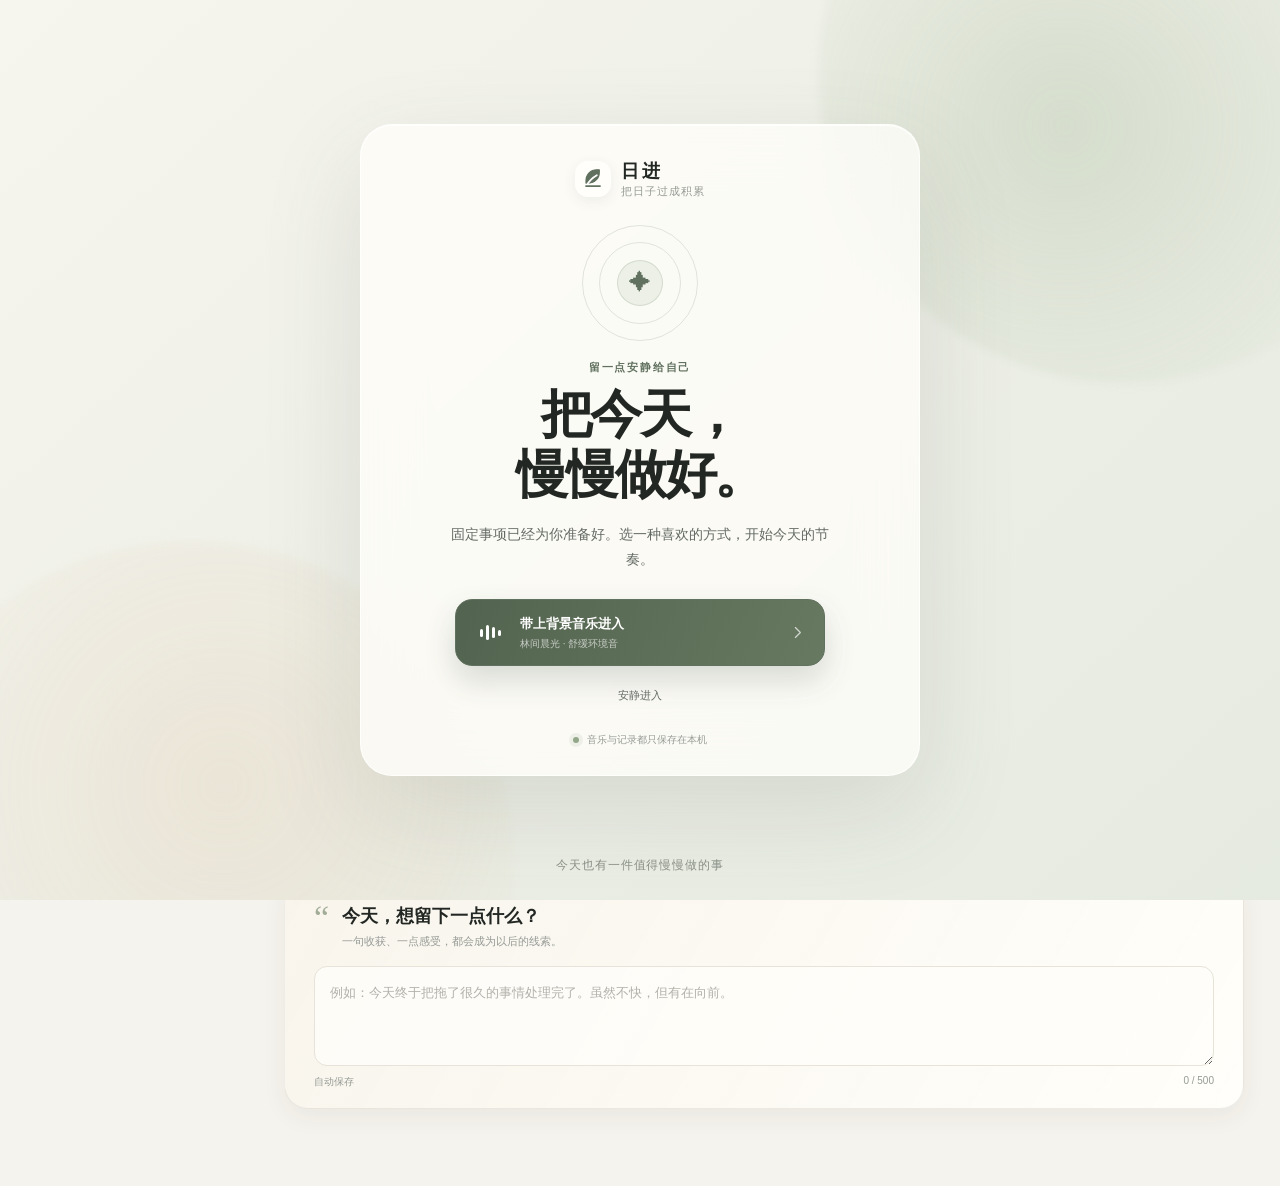
==== index.html @ d2202016 "上传日进个人工作台源码" ====
<!doctype html>
<html lang="zh-CN">
  <head>
    <meta charset="UTF-8" />
    <meta name="viewport" content="width=device-width, initial-scale=1.0, viewport-fit=cover" />
    <meta
      name="description"
      content="一个轻量、私密的个人工作台，用来安排每日固定事项、临时任务并回顾自己的成长。"
    />
    <title>日进 · 个人工作台</title>
    <meta name="theme-color" content="#f5f3ed" />
    <meta name="apple-mobile-web-app-capable" content="yes" />
    <meta name="mobile-web-app-capable" content="yes" />
    <meta name="apple-mobile-web-app-status-bar-style" content="default" />
    <meta name="apple-mobile-web-app-title" content="日进" />
    <link rel="manifest" href="./manifest.webmanifest" />
    <link rel="apple-touch-icon" sizes="180x180" href="./assets/apple-touch-icon.png" />
    <link rel="stylesheet" href="./styles.css" />
  </head>
  <body>
    <div class="welcome-screen" id="welcome-screen" role="dialog" aria-modal="true" aria-labelledby="welcome-title">
      <span class="welcome-orb welcome-orb-one" aria-hidden="true"></span>
      <span class="welcome-orb welcome-orb-two" aria-hidden="true"></span>
      <div class="welcome-panel">
        <div class="welcome-brand">
          <span class="brand-mark" aria-hidden="true">
            <svg viewBox="0 0 40 40" fill="none">
              <path d="M10 22c0-8.4 6.8-15.2 15.2-15.2H29v3.8c0 8.4-6.8 15.2-15.2 15.2H10V22Z" fill="currentColor"/>
              <path d="M11 29c3.4-6.2 8.1-10.9 14.5-14.5" stroke="white" stroke-width="2.5" stroke-linecap="round"/>
              <path d="M10 30h20" stroke="currentColor" stroke-width="2.5" stroke-linecap="round"/>
            </svg>
          </span>
          <span>
            <strong>日进</strong>
            <small>把日子过成积累</small>
          </span>
        </div>
        <div class="welcome-rings" aria-hidden="true">
          <span></span><span></span><span></span>
          <i>✦</i>
        </div>
        <p class="welcome-kicker">留一点安静给自己</p>
        <h1 id="welcome-title">把今天，<br />慢慢做好。</h1>
        <p class="welcome-copy">固定事项已经为你准备好。选一种喜欢的方式，开始今天的节奏。</p>
        <div class="welcome-actions">
          <button class="welcome-music-button" id="welcome-music" type="button">
            <span class="welcome-equalizer" aria-hidden="true"><i></i><i></i><i></i><i></i></span>
            <span>
              <strong>带上背景音乐进入</strong>
              <small>林间晨光 · 舒缓环境音</small>
            </span>
            <svg viewBox="0 0 24 24"><path d="m9 5 7 7-7 7"/></svg>
          </button>
          <button class="welcome-silent-button" id="welcome-silent" type="button">安静进入</button>
        </div>
        <p class="welcome-privacy">
          <span class="privacy-dot" aria-hidden="true"></span>
          音乐与记录都只保存在本机
        </p>
      </div>
      <p class="welcome-footer">今天也有一件值得慢慢做的事</p>
    </div>

    <div class="app-shell">
      <aside class="sidebar">
        <a class="brand" href="#" data-view-link="today" aria-label="回到今天">
          <span class="brand-mark" aria-hidden="true">
            <svg viewBox="0 0 40 40" fill="none">
              <path d="M10 22c0-8.4 6.8-15.2 15.2-15.2H29v3.8c0 8.4-6.8 15.2-15.2 15.2H10V22Z" fill="currentColor"/>
              <path d="M11 29c3.4-6.2 8.1-10.9 14.5-14.5" stroke="white" stroke-width="2.5" stroke-linecap="round"/>
              <path d="M10 30h20" stroke="currentColor" stroke-width="2.5" stroke-linecap="round"/>
            </svg>
          </span>
          <span>
            <strong>日进</strong>
            <small>把日子过成积累</small>
          </span>
        </a>

        <nav class="main-nav" aria-label="主要导航">
          <button class="nav-item is-active" type="button" data-view="today">
            <span class="nav-icon" aria-hidden="true">
              <svg viewBox="0 0 24 24"><path d="M5 4.75h14a1.25 1.25 0 0 1 1.25 1.25v14H3.75v-14A1.25 1.25 0 0 1 5 4.75Z"/><path d="M8 2.75v4M16 2.75v4M3.75 9.25h16.5M8 13h2M14 13h2M8 16.75h2M14 16.75h2"/></svg>
            </span>
            <span>今天</span>
            <kbd>⌘ 1</kbd>
          </button>
          <button class="nav-item" type="button" data-view="review">
            <span class="nav-icon" aria-hidden="true">
              <svg viewBox="0 0 24 24"><path d="M4 19V9.5M10 19V4.5M16 19v-6M22 19H2"/></svg>
            </span>
            <span>回顾</span>
            <kbd>⌘ 2</kbd>
          </button>
          <button class="nav-item" type="button" data-view="habits">
            <span class="nav-icon" aria-hidden="true">
              <svg viewBox="0 0 24 24"><path d="M20.5 4.5v12a2 2 0 0 1-2 2h-13a2 2 0 0 1-2-2v-12a2 2 0 0 1 2-2h13a2 2 0 0 1 2 2Z"/><path d="M8 2v5M16 2v5M5.5 9.5h13M8.5 13h2M13.5 13h2M8.5 16.5h2"/></svg>
            </span>
            <span>固定事项</span>
            <kbd>⌘ 3</kbd>
          </button>
        </nav>

        <div class="sidebar-note">
          <span class="note-spark" aria-hidden="true">✦</span>
          <p id="sidebar-insight">今天完成一件小事，也算认真生活。</p>
          <button class="text-button" type="button" data-view-link="review">看看最近的自己 <span>→</span></button>
        </div>

        <div class="sidebar-footer">
          <span class="privacy-dot" aria-hidden="true"></span>
          <span>数据只保存在本机</span>
        </div>
      </aside>

      <main class="main-content">
        <header class="topbar">
          <button class="mobile-brand" type="button" data-view-link="today" aria-label="回到今天">
            <span class="brand-mark" aria-hidden="true">
              <svg viewBox="0 0 40 40" fill="none">
                <path d="M10 22c0-8.4 6.8-15.2 15.2-15.2H29v3.8c0 8.4-6.8 15.2-15.2 15.2H10V22Z" fill="currentColor"/>
                <path d="M11 29c3.4-6.2 8.1-10.9 14.5-14.5" stroke="white" stroke-width="2.5" stroke-linecap="round"/>
                <path d="M10 30h20" stroke="currentColor" stroke-width="2.5" stroke-linecap="round"/>
              </svg>
            </span>
            <strong>日进</strong>
          </button>
          <div class="date-badge">
            <span id="topbar-weekday">星期一</span>
            <strong id="topbar-date">10月26日</strong>
          </div>
          <div class="topbar-actions">
            <div class="music-widget" id="music-widget">
              <button class="music-control" id="music-toggle" type="button" aria-label="播放背景音乐" aria-pressed="false" title="播放 / 暂停背景音乐">
                <span class="music-bars" aria-hidden="true"><i></i><i></i><i></i><i></i></span>
                <span class="music-meta">
                  <strong>林间晨光</strong>
                  <small id="music-status">轻触播放</small>
                </span>
              </button>
              <label class="volume-control">
                <span class="sr-only">背景音乐音量</span>
                <input id="music-volume" type="range" min="0" max="1" step="0.01" value="0.24" aria-label="背景音乐音量" />
              </label>
            </div>
            <button class="icon-button" id="quick-add-button" type="button" aria-label="快速添加临时事项" title="快速添加">
              <svg viewBox="0 0 24 24"><path d="M12 5v14M5 12h14"/></svg>
            </button>
            <button class="avatar-button" type="button" data-view-link="habits" aria-label="打开设置">我</button>
          </div>
        </header>

        <section class="view is-active" id="view-today" data-view-panel="today">
          <div class="view-inner today-view">
            <div class="page-intro reveal">
              <div>
                <p class="eyebrow" id="greeting">上午好</p>
                <h1>今天，把重要的事做好。</h1>
                <p class="intro-copy">不必追赶所有事情，只把眼前这几件一点点完成。</p>
              </div>
              <button class="secondary-button desktop-only" type="button" data-view-link="habits">
                <svg viewBox="0 0 24 24"><path d="M12 8.5v7M8.5 12h7"/><circle cx="12" cy="12" r="9"/></svg>
                管理固定事项
              </button>
            </div>

            <section class="today-overview reveal delay-1" aria-label="今日概览">
              <div class="progress-block">
                <div class="progress-ring" id="today-progress-ring" style="--progress: 0deg">
                  <div class="progress-ring-inner">
                    <strong id="today-progress-value">0%</strong>
                    <span>今日完成</span>
                  </div>
                </div>
                <div class="progress-copy">
                  <span class="section-kicker">今日进度</span>
                  <h2 id="today-progress-title">从第一件小事开始</h2>
                  <p id="today-progress-copy">还有 0 件待完成</p>
                </div>
              </div>
              <div class="overview-divider" aria-hidden="true"></div>
              <div class="mini-stat">
                <span class="mini-stat-icon warm" aria-hidden="true">↗</span>
                <div>
                  <span>连续有完成</span>
                  <strong><span id="current-streak">0</span><small> 天</small></strong>
                </div>
              </div>
              <div class="mini-stat">
                <span class="mini-stat-icon sage" aria-hidden="true">✓</span>
                <div>
                  <span>累计完成</span>
                  <strong><span id="all-time-completed">0</span><small> 件</small></strong>
                </div>
              </div>
            </section>

            <div class="today-grid">
              <section class="panel task-panel reveal delay-2">
                <div class="panel-heading">
                  <div>
                    <div class="heading-with-badge">
                      <h2>每日固定</h2>
                      <span class="soft-badge" id="habit-total-badge">0 项</span>
                    </div>
                    <p>每天自动出现在这里的习惯</p>
                  </div>
                  <button class="icon-button subtle" type="button" data-view-link="habits" aria-label="管理固定事项" title="管理固定事项">
                    <svg viewBox="0 0 24 24"><path d="M8 6h11M8 12h11M8 18h11M3.5 6h.01M3.5 12h.01M3.5 18h.01"/></svg>
                  </button>
                </div>
                <div class="task-list" id="habit-task-list"></div>
              </section>

              <section class="panel task-panel reveal delay-3">
                <div class="panel-heading">
                  <div>
                    <div class="heading-with-badge">
                      <h2>今日待办</h2>
                      <span class="soft-badge neutral" id="extra-total-badge">0 项</span>
                    </div>
                    <p>只为今天出现的一次性事项</p>
                  </div>
                </div>
                <form class="quick-task-form" id="quick-task-form">
                  <label for="quick-task-input" class="sr-only">添加今日待办</label>
                  <input id="quick-task-input" type="text" maxlength="80" autocomplete="off" placeholder="写下今天还要做的一件事…" />
                  <button type="submit" aria-label="添加事项">
                    <svg viewBox="0 0 24 24"><path d="M12 5v14M5 12h14"/></svg>
                  </button>
                </form>
                <div class="task-list extra-list" id="extra-task-list"></div>
              </section>
            </div>

            <section class="reflection-panel reveal delay-4">
              <div class="reflection-heading">
                <span class="reflection-mark" aria-hidden="true">“</span>
                <div>
                  <h3>今天，想留下一点什么？</h3>
                  <p>一句收获、一点感受，都会成为以后的线索。</p>
                </div>
              </div>
              <label class="sr-only" for="daily-note">今日记录</label>
              <textarea id="daily-note" maxlength="500" rows="3" placeholder="例如：今天终于把拖了很久的事情处理完了。虽然不快，但有在向前。"></textarea>
              <div class="reflection-footer">
                <span id="note-status">自动保存</span>
                <span id="note-count">0 / 500</span>
              </div>
            </section>
          </div>
        </section>

        <section class="view" id="view-review" data-view-panel="review">
          <div class="view-inner review-view">
            <div class="page-intro review-intro">
              <div>
                <p class="eyebrow">看见时间</p>
                <h1>你的每一次完成，都算数。</h1>
                <p class="intro-copy">这里没有评判，只有你真实走过的轨迹。</p>
              </div>
              <div class="period-switcher" role="tablist" aria-label="回顾周期">
                <button class="period-button is-active" type="button" data-period="day" role="tab" aria-selected="true">日</button>
                <button class="period-button" type="button" data-period="month" role="tab" aria-selected="false">月</button>
                <button class="period-button" type="button" data-period="year" role="tab" aria-selected="false">年</button>
              </div>
            </div>

            <div class="period-toolbar">
              <button class="round-button" id="period-prev" type="button" aria-label="上一个周期">
                <svg viewBox="0 0 24 24"><path d="m15 5-7 7 7 7"/></svg>
              </button>
              <h2 id="period-label">今天</h2>
              <button class="round-button" id="period-next" type="button" aria-label="下一个周期">
                <svg viewBox="0 0 24 24"><path d="m9 5 7 7-7 7"/></svg>
              </button>
              <button class="text-button period-today-button" id="period-today" type="button">回到今天</button>
            </div>

            <section class="metric-grid" aria-label="周期统计">
              <article class="metric-card metric-primary">
                <div class="metric-label">
                  <span class="metric-icon">✓</span>
                  <span>完成事项</span>
                </div>
                <strong><span id="metric-completed">0</span><small> 件</small></strong>
                <p id="metric-completed-detail">今天的完成记录</p>
              </article>
              <article class="metric-card">
                <div class="metric-label">
                  <span class="metric-icon amber">◎</span>
                  <span>完成率</span>
                </div>
                <strong><span id="metric-rate">0</span><small>%</small></strong>
                <p id="metric-rate-detail">还没有安排事项</p>
              </article>
              <article class="metric-card">
                <div class="metric-label">
                  <span class="metric-icon sage">↗</span>
                  <span>有完成的天数</span>
                </div>
                <strong><span id="metric-active-days">0</span><small> 天</small></strong>
                <p id="metric-active-detail">持续积累中</p>
              </article>
              <article class="metric-card">
                <div class="metric-label">
                  <span class="metric-icon coral">♨</span>
                  <span>连续有完成</span>
                </div>
                <strong><span id="metric-streak">0</span><small> 天</small></strong>
                <p id="metric-streak-detail">今天完成一件就开始了</p>
              </article>
            </section>

            <div class="review-main-grid">
              <section class="panel trend-panel">
                <div class="panel-heading compact">
                  <div>
                    <h2 id="trend-title">近 14 天</h2>
                    <p id="trend-subtitle">每天完成了多少件事</p>
                  </div>
                  <span class="chart-legend"><i></i> 完成事项</span>
                </div>
                <div class="bar-chart" id="trend-chart" aria-label="完成事项趋势图"></div>
              </section>

              <section class="panel calendar-panel">
                <div class="calendar-heading">
                  <div>
                    <h2 id="calendar-title">本月足迹</h2>
                    <p>颜色越深，完成得越多</p>
                  </div>
                  <div class="calendar-controls">
                    <button class="icon-button small" id="calendar-prev" type="button" aria-label="上个月">
                      <svg viewBox="0 0 24 24"><path d="m15 5-7 7 7 7"/></svg>
                    </button>
                    <button class="icon-button small" id="calendar-next" type="button" aria-label="下个月">
                      <svg viewBox="0 0 24 24"><path d="m9 5 7 7-7 7"/></svg>
                    </button>
                  </div>
                </div>
                <div class="calendar-weekdays" aria-hidden="true">
                  <span>一</span><span>二</span><span>三</span><span>四</span><span>五</span><span>六</span><span>日</span>
                </div>
                <div class="calendar-grid" id="calendar-grid"></div>
                <div class="calendar-legend"><span>少</span><i class="level-1"></i><i class="level-2"></i><i class="level-3"></i><i class="level-4"></i><span>多</span></div>
              </section>
            </div>

            <div class="review-bottom-grid">
              <section class="panel activity-panel">
                <div class="panel-heading compact">
                  <div>
                    <h2 id="activity-title">今天做了什么</h2>
                    <p>每一件完成的小事都在这里</p>
                  </div>
                  <span class="soft-badge neutral" id="activity-count">0 项</span>
                </div>
                <div class="activity-list" id="activity-list"></div>
              </section>

              <section class="panel category-panel">
                <div class="panel-heading compact">
                  <div>
                    <h2>时间花在哪里</h2>
                    <p>按事项分类看看投入</p>
                  </div>
                </div>
                <div class="category-summary" id="category-summary"></div>
              </section>
            </div>
          </div>
        </section>

        <section class="view" id="view-habits" data-view-panel="habits">
          <div class="view-inner habits-view">
            <div class="page-intro">
              <div>
                <p class="eyebrow">建立节奏</p>
                <h1>把重要的日常，固定下来。</h1>
                <p class="intro-copy">固定事项每天会自动出现在今日清单，不需要重复填写。</p>
              </div>
              <button class="primary-button" id="add-habit-button" type="button">
                <svg viewBox="0 0 24 24"><path d="M12 5v14M5 12h14"/></svg>
                新增固定事项
              </button>
            </div>

            <section class="habit-intro-card">
              <div class="habit-intro-art" aria-hidden="true">
                <span class="orbit orbit-one"></span>
                <span class="orbit orbit-two"></span>
                <span class="sprout">✦</span>
              </div>
              <div>
                <span class="section-kicker">少而稳定，胜过一时用力</span>
                <h2>从 3 件真正重要的小事开始</h2>
                <p>固定事项不是任务越多越好。先让一个简单的动作，自然地进入每一天。</p>
              </div>
              <div class="habit-intro-stat">
                <strong id="habit-count-large">0</strong>
                <span>项每日固定</span>
              </div>
            </section>

            <div class="habit-list-heading">
              <div>
                <h2>我的固定事项</h2>
                <p>停用后会保留历史记录，但不再出现在今天的清单里。</p>
              </div>
            </div>
            <div class="habit-cards" id="habit-cards"></div>

            <section class="data-panel">
              <div>
                <h2>数据与备份</h2>
                <p>所有记录仅存储在当前浏览器。定期导出备份，换设备时再导入即可。</p>
              </div>
              <div class="data-actions">
                <button class="secondary-button" id="export-data" type="button">导出备份</button>
                <label class="secondary-button file-button">
                  导入备份
                  <input id="import-data" type="file" accept="application/json" />
                </label>
                <button class="danger-text-button" id="clear-data" type="button">清空全部数据</button>
              </div>
            </section>

            <section class="ios-install-card" id="ios-install-card" hidden>
              <div class="ios-install-icon" aria-hidden="true">
                <svg viewBox="0 0 24 24"><rect x="6.5" y="2.5" width="11" height="19" rx="2.5"/><path d="M10 5h4M11 18.5h2"/></svg>
              </div>
              <div class="ios-install-copy">
                <span class="section-kicker">iPhone 长期使用</span>
                <h2>把“日进”放到主屏幕</h2>
                <p>以后从主屏幕直接打开，像普通 App 一样使用。</p>
              </div>
              <ol class="ios-install-steps">
                <li><span>1</span>用 Safari 打开本页</li>
                <li><span>2</span>点底部分享按钮</li>
                <li><span>3</span>选择“添加到主屏幕”</li>
              </ol>
              <button class="icon-button small" id="dismiss-ios-install" type="button" aria-label="关闭安装提示">
                <svg viewBox="0 0 24 24"><path d="M6 6l12 12M18 6 6 18"/></svg>
              </button>
            </section>
          </div>
        </section>
      </main>

      <nav class="mobile-nav" aria-label="移动端导航">
        <button class="is-active" type="button" data-view="today">
          <svg viewBox="0 0 24 24"><path d="M5 4.75h14a1.25 1.25 0 0 1 1.25 1.25v14H3.75v-14A1.25 1.25 0 0 1 5 4.75Z"/><path d="M8 2.75v4M16 2.75v4M3.75 9.25h16.5"/></svg>
          <span>今天</span>
        </button>
        <button type="button" data-view="review">
          <svg viewBox="0 0 24 24"><path d="M4 19V9.5M10 19V4.5M16 19v-6M22 19H2"/></svg>
          <span>回顾</span>
        </button>
        <button type="button" data-view="habits">
          <svg viewBox="0 0 24 24"><path d="M20.5 4.5v12a2 2 0 0 1-2 2h-13a2 2 0 0 1-2-2v-12a2 2 0 0 1 2-2h13a2 2 0 0 1 2 2Z"/><path d="M8 2v5M16 2v5M5.5 9.5h13"/></svg>
          <span>固定事项</span>
        </button>
      </nav>
    </div>

    <dialog class="modal" id="habit-modal">
      <form method="dialog" class="modal-card" id="habit-form">
        <div class="modal-heading">
          <div>
            <span class="eyebrow" id="habit-modal-eyebrow">新的开始</span>
            <h2 id="habit-modal-title">新增固定事项</h2>
          </div>
          <button class="icon-button" value="cancel" type="submit" formnovalidate aria-label="关闭">
            <svg viewBox="0 0 24 24"><path d="M6 6l12 12M18 6 6 18"/></svg>
          </button>
        </div>

        <input type="hidden" id="habit-id" />
        <label class="field-label" for="habit-title">要做的事</label>
        <input class="modal-input" id="habit-title" name="title" type="text" maxlength="30" placeholder="例如：阅读 20 分钟" required autocomplete="off" />

        <div class="modal-two-columns">
          <div>
            <span class="field-label">选一个图标</span>
            <div class="emoji-picker" id="emoji-picker" role="radiogroup" aria-label="图标"></div>
          </div>
          <div>
            <label class="field-label" for="habit-category">分类</label>
            <select class="modal-input" id="habit-category">
              <option value="成长">成长</option>
              <option value="健康">健康</option>
              <option value="工作">工作</option>
              <option value="生活">生活</option>
              <option value="关系">关系</option>
              <option value="其他">其他</option>
            </select>
          </div>
        </div>

        <span class="field-label">标记颜色</span>
        <div class="color-picker" id="color-picker" role="radiogroup" aria-label="标记颜色"></div>

        <div class="modal-actions">
          <button class="ghost-button" value="cancel" type="submit" formnovalidate>取消</button>
          <button class="primary-button" id="save-habit-button" value="default" type="submit">保存</button>
        </div>
      </form>
    </dialog>

    <dialog class="modal quick-modal" id="quick-modal">
      <form method="dialog" class="modal-card" id="quick-modal-form">
        <div class="modal-heading">
          <div>
            <span class="eyebrow">只为今天</span>
            <h2>添加临时事项</h2>
          </div>
          <button class="icon-button" value="cancel" type="submit" formnovalidate aria-label="关闭">
            <svg viewBox="0 0 24 24"><path d="M6 6l12 12M18 6 6 18"/></svg>
          </button>
        </div>
        <label class="field-label" for="quick-modal-input">要做什么</label>
        <input class="modal-input" id="quick-modal-input" type="text" maxlength="80" placeholder="例如：给妈妈打电话" required autocomplete="off" />
        <label class="field-label" for="quick-modal-category">归到哪一类</label>
        <select class="modal-input" id="quick-modal-category">
          <option value="其他">其他</option>
          <option value="工作">工作</option>
          <option value="成长">成长</option>
          <option value="健康">健康</option>
          <option value="生活">生活</option>
          <option value="关系">关系</option>
        </select>
        <div class="modal-actions">
          <button class="ghost-button" value="cancel" type="submit" formnovalidate>取消</button>
          <button class="primary-button" value="default" type="submit">加入今天</button>
        </div>
      </form>
    </dialog>

    <dialog class="modal confirm-modal" id="confirm-modal">
      <form method="dialog" class="modal-card">
        <div class="confirm-icon">!</div>
        <h2 id="confirm-title">确认操作</h2>
        <p id="confirm-copy">此操作无法撤销。</p>
        <div class="modal-actions">
          <button class="ghost-button" value="cancel" type="submit">再想想</button>
          <button class="danger-button" id="confirm-ok" value="default" type="submit">确认</button>
        </div>
      </form>
    </dialog>

    <div class="toast" id="toast" role="status" aria-live="polite">
      <span class="toast-dot"></span>
      <span id="toast-message">已保存</span>
      <button class="toast-action" id="toast-action" type="button">撤销</button>
    </div>

    <audio id="ambient-audio" src="./assets/ambient-dawn.wav" preload="auto" loop></audio>
    <script src="./app.js"></script>
  </body>
</html>
---- styles.css ----
:root {
  --ink: #222723;
  --ink-soft: #646a64;
  --ink-faint: #969b95;
  --paper: #f5f3ed;
  --paper-deep: #ece9e0;
  --surface: #fffefa;
  --surface-warm: #fbf9f4;
  --line: #e7e3d9;
  --line-strong: #dcd7cc;
  --sage: #61715f;
  --sage-deep: #4a5948;
  --sage-soft: #e4e9df;
  --coral: #d86e59;
  --coral-soft: #f5e0d9;
  --amber: #c69a42;
  --amber-soft: #f4ead3;
  --blue-soft: #e4eaed;
  --shadow: 0 18px 48px rgba(55, 51, 42, 0.07);
  --shadow-small: 0 8px 24px rgba(55, 51, 42, 0.06);
  --radius-lg: 24px;
  --radius-md: 18px;
  --radius-sm: 12px;
  --sidebar-width: 248px;
  --font-sans: "PingFang SC", "Hiragino Sans GB", "Microsoft YaHei", -apple-system, BlinkMacSystemFont, "Segoe UI", sans-serif;
  --font-serif: "Songti SC", "STSong", "Noto Serif SC", Georgia, serif;
}

* {
  box-sizing: border-box;
}

html {
  scroll-behavior: smooth;
}

body {
  margin: 0;
  min-width: 320px;
  color: var(--ink);
  background:
    radial-gradient(circle at 82% 2%, rgba(218, 226, 211, 0.5), transparent 28%),
    var(--paper);
  font-family: var(--font-sans);
  -webkit-font-smoothing: antialiased;
  text-rendering: optimizeLegibility;
}

body::before {
  position: fixed;
  inset: 0;
  z-index: -1;
  background:
    radial-gradient(circle at 112% 12%, rgba(219, 227, 210, 0.56), transparent 31%),
    radial-gradient(circle at 68% 96%, rgba(239, 224, 205, 0.38), transparent 28%);
  content: "";
  pointer-events: none;
}

body.is-welcome-open {
  overflow: hidden;
}

.welcome-screen {
  position: fixed;
  inset: 0;
  z-index: 200;
  display: grid;
  place-items: center;
  padding:
    calc(28px + env(safe-area-inset-top))
    calc(28px + env(safe-area-inset-right))
    calc(28px + env(safe-area-inset-bottom))
    calc(28px + env(safe-area-inset-left));
  overflow: hidden;
  background:
    linear-gradient(138deg, rgba(246, 245, 238, 0.96), rgba(229, 234, 224, 0.97)),
    var(--paper);
  opacity: 1;
  visibility: visible;
  transition:
    opacity 500ms ease,
    visibility 500ms ease;
}

.welcome-screen.is-hidden {
  opacity: 0;
  visibility: hidden;
  pointer-events: none;
}

.welcome-orb {
  position: absolute;
  border-radius: 50%;
  filter: blur(4px);
  pointer-events: none;
}

.welcome-orb-one {
  top: -18vw;
  right: -12vw;
  width: 48vw;
  height: 48vw;
  min-width: 420px;
  min-height: 420px;
  background: radial-gradient(circle at 40% 58%, rgba(168, 187, 156, 0.34), rgba(213, 224, 204, 0.08) 66%);
}

.welcome-orb-two {
  bottom: -22vw;
  left: -10vw;
  width: 50vw;
  height: 50vw;
  min-width: 440px;
  min-height: 440px;
  background: radial-gradient(circle at 55% 38%, rgba(223, 190, 156, 0.22), rgba(238, 221, 202, 0.04) 68%);
}

.welcome-panel {
  position: relative;
  z-index: 1;
  width: min(560px, 100%);
  padding: 34px 40px 28px;
  border: 1px solid rgba(255, 255, 255, 0.72);
  border-radius: 32px;
  background: rgba(255, 254, 250, 0.76);
  box-shadow:
    0 36px 100px rgba(70, 76, 61, 0.13),
    inset 0 1px 0 rgba(255, 255, 255, 0.82);
  text-align: center;
  backdrop-filter: blur(28px);
  animation: welcomeArrive 700ms cubic-bezier(0.2, 0.72, 0.2, 1) both;
}

@keyframes welcomeArrive {
  from {
    opacity: 0;
    transform: translateY(14px) scale(0.985);
  }
}

.welcome-brand {
  display: flex;
  align-items: center;
  justify-content: center;
  gap: 10px;
  text-align: left;
}

.welcome-brand .brand-mark {
  width: 36px;
  height: 36px;
  flex-basis: 36px;
}

.welcome-brand strong {
  display: block;
  font-family: var(--font-serif);
  font-size: 18px;
  letter-spacing: 0.15em;
}

.welcome-brand small {
  display: block;
  margin-top: 1px;
  color: var(--ink-faint);
  font-size: 9px;
  letter-spacing: 0.08em;
}

.welcome-rings {
  position: relative;
  display: grid;
  width: 116px;
  height: 116px;
  margin: 26px auto 19px;
  place-items: center;
}

.welcome-rings span {
  position: absolute;
  border: 1px solid rgba(91, 111, 85, 0.17);
  border-radius: 50%;
}

.welcome-rings span:nth-child(1) {
  inset: 0;
  animation: calmPulse 7s ease-in-out infinite;
}

.welcome-rings span:nth-child(2) {
  inset: 17px;
  animation: calmPulse 7s 700ms ease-in-out infinite;
}

.welcome-rings span:nth-child(3) {
  inset: 35px;
  background: rgba(231, 236, 225, 0.72);
}

.welcome-rings i {
  position: relative;
  z-index: 1;
  color: var(--sage);
  font-family: var(--font-serif);
  font-size: 22px;
  font-style: normal;
}

@keyframes calmPulse {
  0%, 100% { opacity: 0.62; transform: scale(0.98); }
  50% { opacity: 1; transform: scale(1.025); }
}

.welcome-kicker {
  margin: 0;
  color: var(--sage);
  font-size: 11px;
  font-weight: 700;
  letter-spacing: 0.16em;
}

.welcome-panel h1 {
  margin: 10px 0 0;
  font-family: var(--font-serif);
  font-size: clamp(39px, 6vw, 52px);
  font-weight: 600;
  letter-spacing: -0.045em;
  line-height: 1.15;
}

.welcome-copy {
  max-width: 380px;
  margin: 17px auto 0;
  color: var(--ink-soft);
  font-size: 14px;
  line-height: 1.85;
}

.welcome-actions {
  display: grid;
  gap: 9px;
  width: min(370px, 100%);
  margin: 26px auto 0;
}

.welcome-music-button {
  display: grid;
  grid-template-columns: 35px 1fr 18px;
  align-items: center;
  gap: 12px;
  min-height: 67px;
  padding: 10px 17px;
  border: 1px solid var(--sage);
  border-radius: 17px;
  color: white;
  background: linear-gradient(112deg, #52634f, #687961);
  box-shadow: 0 14px 30px rgba(66, 82, 62, 0.19);
  cursor: pointer;
  text-align: left;
  transition: 180ms ease;
}

.welcome-music-button:hover {
  box-shadow: 0 18px 36px rgba(66, 82, 62, 0.23);
  transform: translateY(-2px);
}

.welcome-music-button strong {
  display: block;
  font-size: 13px;
  font-weight: 600;
}

.welcome-music-button small {
  display: block;
  margin-top: 4px;
  color: rgba(255, 255, 255, 0.67);
  font-size: 10px;
}

.welcome-music-button svg {
  width: 17px;
  height: 17px;
  opacity: 0.7;
}

.welcome-equalizer,
.music-bars {
  display: flex;
  align-items: center;
  justify-content: center;
  gap: 3px;
  height: 22px;
}

.welcome-equalizer i,
.music-bars i {
  display: block;
  width: 3px;
  height: 8px;
  border-radius: 9px;
  background: currentColor;
}

.welcome-equalizer i:nth-child(2),
.music-bars i:nth-child(2) {
  height: 15px;
}

.welcome-equalizer i:nth-child(3),
.music-bars i:nth-child(3) {
  height: 11px;
}

.welcome-equalizer i:nth-child(4),
.music-bars i:nth-child(4) {
  height: 6px;
}

.welcome-equalizer i {
  animation: soundBar 1.8s ease-in-out infinite;
}

.welcome-equalizer i:nth-child(2) { animation-delay: -1.2s; }
.welcome-equalizer i:nth-child(3) { animation-delay: -0.6s; }
.welcome-equalizer i:nth-child(4) { animation-delay: -0.9s; }

.welcome-silent-button {
  min-height: 40px;
  border: 0;
  color: var(--ink-soft);
  background: transparent;
  font-size: 11px;
  cursor: pointer;
}

.welcome-silent-button:hover {
  color: var(--ink);
}

.welcome-privacy {
  display: flex;
  align-items: center;
  justify-content: center;
  gap: 8px;
  margin: 18px 0 0;
  color: var(--ink-faint);
  font-size: 10px;
}

.welcome-footer {
  position: absolute;
  bottom: 26px;
  left: 50%;
  margin: 0;
  color: #8b9188;
  font-family: var(--font-serif);
  font-size: 12px;
  letter-spacing: 0.08em;
  transform: translateX(-50%);
}

button,
input,
textarea,
select {
  font: inherit;
}

button,
a,
label {
  -webkit-tap-highlight-color: transparent;
}

button {
  color: inherit;
}

svg {
  display: block;
  width: 20px;
  height: 20px;
  fill: none;
  stroke: currentColor;
  stroke-width: 1.7;
  stroke-linecap: round;
  stroke-linejoin: round;
}

.app-shell {
  display: grid;
  grid-template-columns: var(--sidebar-width) minmax(0, 1fr);
  min-height: 100vh;
  min-height: 100dvh;
}

.sidebar {
  position: fixed;
  inset: 0 auto 0 0;
  z-index: 20;
  display: flex;
  width: var(--sidebar-width);
  flex-direction: column;
  padding: 32px 22px 22px;
  border-right: 1px solid rgba(80, 75, 64, 0.08);
  background: rgba(244, 242, 235, 0.92);
  backdrop-filter: blur(18px);
}

.brand {
  display: flex;
  align-items: center;
  gap: 12px;
  color: var(--ink);
  text-decoration: none;
}

.brand-mark {
  display: grid;
  width: 38px;
  height: 38px;
  flex: 0 0 38px;
  place-items: center;
  border-radius: 13px;
  color: var(--sage);
  background: var(--surface);
  box-shadow: 0 4px 14px rgba(65, 75, 62, 0.08);
}

.brand-mark svg {
  width: 28px;
  height: 28px;
}

.brand strong {
  display: block;
  font-family: var(--font-serif);
  font-size: 21px;
  font-weight: 700;
  letter-spacing: 0.15em;
}

.brand small {
  display: block;
  margin-top: 2px;
  color: var(--ink-faint);
  font-size: 10px;
  letter-spacing: 0.08em;
}

.main-nav {
  display: grid;
  gap: 6px;
  margin-top: 48px;
}

.nav-item {
  display: grid;
  grid-template-columns: 26px 1fr auto;
  align-items: center;
  gap: 10px;
  width: 100%;
  padding: 12px 13px;
  border: 0;
  border-radius: 13px;
  color: var(--ink-soft);
  background: transparent;
  cursor: pointer;
  text-align: left;
  transition: 180ms ease;
}

.nav-item:hover {
  color: var(--ink);
  background: rgba(255, 255, 255, 0.48);
}

.nav-item.is-active {
  color: var(--sage-deep);
  background: rgba(255, 255, 255, 0.82);
  box-shadow: 0 6px 20px rgba(52, 57, 49, 0.055);
}

.nav-item span:nth-child(2) {
  font-size: 14px;
  font-weight: 600;
}

.nav-icon svg {
  width: 19px;
  height: 19px;
}

.nav-item kbd {
  padding: 0;
  border: 0;
  color: var(--ink-faint);
  background: none;
  font-family: var(--font-sans);
  font-size: 9px;
}

.sidebar-note {
  position: relative;
  margin-top: auto;
  padding: 20px 17px 17px;
  overflow: hidden;
  border: 1px solid rgba(86, 101, 80, 0.12);
  border-radius: 18px;
  background:
    radial-gradient(circle at 100% 0, rgba(186, 201, 176, 0.48), transparent 48%),
    rgba(255, 255, 252, 0.66);
}

.note-spark {
  display: block;
  margin-bottom: 13px;
  color: var(--sage);
  font-family: var(--font-serif);
  font-size: 18px;
}

.sidebar-note p {
  margin: 0;
  color: #50594e;
  font-family: var(--font-serif);
  font-size: 13px;
  line-height: 1.8;
}

.text-button {
  padding: 0;
  border: 0;
  color: var(--sage);
  background: none;
  font-size: 11px;
  font-weight: 600;
  cursor: pointer;
}

.sidebar-note .text-button {
  margin-top: 13px;
}

.text-button span {
  margin-left: 3px;
  transition: transform 160ms ease;
}

.text-button:hover span {
  display: inline-block;
  transform: translateX(3px);
}

.sidebar-footer {
  display: flex;
  align-items: center;
  gap: 7px;
  padding: 18px 5px 0;
  color: var(--ink-faint);
  font-size: 10px;
}

.privacy-dot {
  width: 6px;
  height: 6px;
  border-radius: 99px;
  background: #93a78b;
  box-shadow: 0 0 0 4px rgba(147, 167, 139, 0.12);
}

.main-content {
  grid-column: 2;
  min-width: 0;
}

.topbar {
  position: sticky;
  top: 0;
  z-index: 15;
  display: flex;
  height: 76px;
  align-items: center;
  justify-content: space-between;
  padding: 0 clamp(24px, 4vw, 56px);
  border-bottom: 1px solid rgba(81, 77, 68, 0.07);
  background: rgba(245, 243, 237, 0.82);
  backdrop-filter: blur(18px);
}

.mobile-brand {
  display: none;
}

.date-badge {
  display: flex;
  align-items: baseline;
  gap: 10px;
}

.date-badge span {
  color: var(--ink-faint);
  font-size: 12px;
}

.date-badge strong {
  font-family: var(--font-serif);
  font-size: 15px;
  font-weight: 600;
}

.topbar-actions {
  display: flex;
  align-items: center;
  gap: 10px;
}

.music-widget {
  display: flex;
  align-items: center;
  gap: 9px;
  padding: 4px 8px 4px 5px;
  border: 1px solid rgba(104, 112, 98, 0.13);
  border-radius: 14px;
  background: rgba(255, 254, 250, 0.68);
  transition: 180ms ease;
}

.music-widget:hover {
  border-color: rgba(104, 112, 98, 0.23);
  background: rgba(255, 254, 250, 0.92);
}

.music-control {
  display: flex;
  align-items: center;
  gap: 9px;
  padding: 0;
  border: 0;
  color: var(--ink-soft);
  background: transparent;
  cursor: pointer;
}

.music-bars {
  width: 29px;
  height: 29px;
  flex: 0 0 29px;
  border-radius: 9px;
  color: var(--sage);
  background: var(--sage-soft);
}

.music-bars i {
  height: 4px;
  transform-origin: center;
}

.music-bars i:nth-child(2) { height: 10px; }
.music-bars i:nth-child(3) { height: 7px; }
.music-bars i:nth-child(4) { height: 3px; }

.music-widget.is-playing .music-bars i {
  animation: soundBar 1.35s ease-in-out infinite;
}

.music-widget.is-playing .music-bars i:nth-child(2) { animation-delay: -0.85s; }
.music-widget.is-playing .music-bars i:nth-child(3) { animation-delay: -0.4s; }
.music-widget.is-playing .music-bars i:nth-child(4) { animation-delay: -1.05s; }

@keyframes soundBar {
  0%, 100% { transform: scaleY(0.55); opacity: 0.7; }
  50% { transform: scaleY(1.15); opacity: 1; }
}

.music-meta {
  display: block;
  min-width: 66px;
  text-align: left;
}

.music-meta strong {
  display: block;
  color: var(--ink-soft);
  font-size: 10px;
  font-weight: 600;
}

.music-meta small {
  display: block;
  margin-top: 1px;
  color: var(--ink-faint);
  font-size: 8px;
}

.volume-control {
  display: flex;
  align-items: center;
}

.volume-control input {
  width: 48px;
  height: 16px;
  margin: 0;
  accent-color: var(--sage);
  cursor: pointer;
}

.toast {
  gap: 10px;
}

.toast-action {
  display: none;
  pointer-events: auto;
  margin-left: 8px;
  padding: 4px 8px;
  border: 1px solid rgba(255, 255, 255, 0.24);
  border-radius: 7px;
  color: white;
  background: rgba(255, 255, 255, 0.08);
  font-size: 10px;
  font-weight: 600;
  cursor: pointer;
}

.toast-action.is-visible {
  display: inline-block;
}

.toast.is-visible {
  pointer-events: auto;
}

.icon-button,
.avatar-button,
.round-button {
  display: inline-grid;
  place-items: center;
  border: 1px solid var(--line);
  background: rgba(255, 254, 250, 0.8);
  cursor: pointer;
  transition: 180ms ease;
}

.icon-button {
  width: 36px;
  height: 36px;
  border-radius: 12px;
}

.icon-button:hover,
.round-button:hover {
  border-color: var(--line-strong);
  background: var(--surface);
  transform: translateY(-1px);
}

.icon-button svg {
  width: 18px;
  height: 18px;
}

.icon-button.subtle {
  border-color: transparent;
  background: transparent;
  color: var(--ink-faint);
}

.icon-button.small {
  width: 30px;
  height: 30px;
  border-radius: 9px;
}

.avatar-button {
  width: 36px;
  height: 36px;
  border: 0;
  border-radius: 50%;
  color: #fff;
  background: var(--sage);
  font-family: var(--font-serif);
  font-size: 13px;
}

.view {
  display: none;
}

.view.is-active {
  display: block;
}

.view-inner {
  width: min(1120px, calc(100% - 64px));
  margin: 0 auto;
  padding: 48px 0 72px;
}

.page-intro {
  display: flex;
  align-items: flex-end;
  justify-content: space-between;
  gap: 30px;
}

.eyebrow {
  margin: 0 0 12px;
  color: var(--sage);
  font-size: 11px;
  font-weight: 700;
  letter-spacing: 0.16em;
  text-transform: uppercase;
}

.page-intro h1 {
  margin: 0;
  font-family: var(--font-serif);
  font-size: clamp(30px, 3.2vw, 42px);
  font-weight: 600;
  letter-spacing: -0.025em;
  line-height: 1.2;
}

.intro-copy {
  margin: 12px 0 0;
  color: var(--ink-soft);
  font-size: 13px;
  line-height: 1.7;
}

.primary-button,
.secondary-button,
.ghost-button,
.danger-button {
  display: inline-flex;
  min-height: 42px;
  align-items: center;
  justify-content: center;
  gap: 8px;
  padding: 0 17px;
  border-radius: 12px;
  font-size: 12px;
  font-weight: 600;
  cursor: pointer;
  transition: 180ms ease;
}

.primary-button {
  border: 1px solid var(--sage);
  color: white;
  background: var(--sage);
  box-shadow: 0 8px 20px rgba(74, 89, 72, 0.16);
}

.primary-button:hover {
  background: var(--sage-deep);
  border-color: var(--sage-deep);
  transform: translateY(-1px);
}

.primary-button svg,
.secondary-button svg {
  width: 16px;
  height: 16px;
}

.secondary-button {
  border: 1px solid var(--line-strong);
  background: rgba(255, 254, 250, 0.6);
}

.secondary-button:hover {
  border-color: #c9c4b8;
  background: var(--surface);
}

.ghost-button {
  border: 1px solid transparent;
  background: transparent;
}

.ghost-button:hover {
  background: var(--paper-deep);
}

.danger-button {
  border: 1px solid #c65f4b;
  color: white;
  background: #c65f4b;
}

.today-overview {
  display: grid;
  grid-template-columns: minmax(300px, 1.55fr) 1px minmax(150px, 0.55fr) minmax(150px, 0.55fr);
  align-items: center;
  gap: 28px;
  margin-top: 34px;
  padding: 25px 28px;
  border: 1px solid rgba(93, 104, 87, 0.1);
  border-radius: var(--radius-lg);
  background:
    radial-gradient(circle at 4% 0, rgba(230, 234, 222, 0.85), transparent 36%),
    rgba(255, 254, 250, 0.85);
  box-shadow: var(--shadow);
}

.progress-block {
  display: flex;
  align-items: center;
  gap: 23px;
}

.progress-ring {
  position: relative;
  display: grid;
  width: 104px;
  height: 104px;
  flex: 0 0 104px;
  place-items: center;
  border-radius: 50%;
  background: conic-gradient(var(--sage) var(--progress), #e8e8e1 0);
  transition: background 400ms ease;
}

.progress-ring::before {
  position: absolute;
  inset: 7px;
  border-radius: inherit;
  background: var(--surface);
  content: "";
}

.progress-ring-inner {
  position: relative;
  z-index: 1;
  text-align: center;
}

.progress-ring-inner strong {
  display: block;
  font-family: var(--font-serif);
  font-size: 26px;
  font-weight: 500;
  letter-spacing: -0.04em;
}

.progress-ring-inner span {
  display: block;
  margin-top: 1px;
  color: var(--ink-faint);
  font-size: 9px;
}

.section-kicker {
  color: var(--sage);
  font-size: 10px;
  font-weight: 700;
  letter-spacing: 0.1em;
}

.progress-copy h2 {
  margin: 8px 0 6px;
  font-family: var(--font-serif);
  font-size: 19px;
  font-weight: 600;
}

.progress-copy p {
  margin: 0;
  color: var(--ink-soft);
  font-size: 11px;
}

.overview-divider {
  align-self: stretch;
  width: 1px;
  min-height: 58px;
  background: var(--line);
}

.mini-stat {
  display: flex;
  align-items: center;
  gap: 12px;
}

.mini-stat-icon {
  display: grid;
  width: 37px;
  height: 37px;
  flex: 0 0 37px;
  place-items: center;
  border-radius: 12px;
  font-size: 15px;
}

.mini-stat-icon.warm {
  color: #ad633f;
  background: var(--coral-soft);
}

.mini-stat-icon.sage {
  color: var(--sage);
  background: var(--sage-soft);
}

.mini-stat span {
  color: var(--ink-faint);
  font-size: 10px;
}

.mini-stat strong {
  display: block;
  margin-top: 4px;
  font-family: var(--font-serif);
  font-size: 23px;
  font-weight: 500;
}

.mini-stat small {
  color: var(--ink-soft);
  font-family: var(--font-sans);
  font-size: 10px;
  font-weight: 500;
}

.today-grid {
  display: grid;
  grid-template-columns: 1.04fr 0.96fr;
  gap: 20px;
  margin-top: 20px;
}

.panel {
  border: 1px solid rgba(92, 87, 77, 0.1);
  border-radius: var(--radius-lg);
  background: rgba(255, 254, 250, 0.8);
  box-shadow: var(--shadow-small);
}

.task-panel {
  min-height: 390px;
  padding: 23px 22px 18px;
}

.panel-heading {
  display: flex;
  align-items: flex-start;
  justify-content: space-between;
  gap: 20px;
}

.panel-heading.compact {
  align-items: center;
}

.heading-with-badge {
  display: flex;
  align-items: center;
  gap: 9px;
}

.panel-heading h2,
.calendar-heading h2 {
  margin: 0;
  font-family: var(--font-serif);
  font-size: 17px;
  font-weight: 600;
}

.panel-heading p,
.calendar-heading p {
  margin: 6px 0 0;
  color: var(--ink-faint);
  font-size: 10px;
}

.soft-badge {
  padding: 3px 8px;
  border-radius: 99px;
  color: var(--sage);
  background: var(--sage-soft);
  font-size: 9px;
  font-weight: 600;
}

.soft-badge.neutral {
  color: #8a8175;
  background: #f1eee7;
}

.task-list {
  display: grid;
  gap: 8px;
  margin-top: 20px;
}

.task-item {
  position: relative;
  display: grid;
  grid-template-columns: 26px minmax(0, 1fr) auto;
  align-items: center;
  gap: 11px;
  min-height: 58px;
  padding: 10px 12px;
  border: 1px solid transparent;
  border-radius: 14px;
  background: var(--surface-warm);
  transition: 180ms ease;
}

.task-item:hover {
  border-color: var(--line);
  transform: translateY(-1px);
  box-shadow: 0 7px 18px rgba(61, 57, 49, 0.045);
}

.task-item.is-completed {
  background: #f8f8f4;
}

.task-check {
  display: grid;
  width: 23px;
  height: 23px;
  place-items: center;
  padding: 0;
  border: 1.5px solid #d5d4cc;
  border-radius: 8px;
  background: transparent;
  cursor: pointer;
  transition: 180ms ease;
}

.task-check svg {
  width: 13px;
  height: 13px;
  color: white;
  opacity: 0;
  transform: scale(0.5);
  transition: 180ms ease;
}

.task-item.is-completed .task-check {
  border-color: var(--task-color, var(--sage));
  background: var(--task-color, var(--sage));
}

.task-item.is-completed .task-check svg {
  opacity: 1;
  transform: scale(1);
}

.task-main {
  min-width: 0;
}

.task-title {
  display: block;
  overflow: hidden;
  font-size: 12px;
  font-weight: 550;
  line-height: 1.45;
  text-overflow: ellipsis;
  white-space: nowrap;
}

.task-item.is-completed .task-title {
  color: var(--ink-faint);
  text-decoration: line-through;
  text-decoration-color: #bbbcb6;
}

.task-meta {
  display: flex;
  align-items: center;
  gap: 7px;
  margin-top: 4px;
}

.task-category {
  color: var(--task-color, var(--sage));
  font-size: 9px;
  font-weight: 600;
}

.task-time {
  color: var(--ink-faint);
  font-size: 9px;
}

.task-emoji {
  display: grid;
  width: 28px;
  height: 28px;
  place-items: center;
  border-radius: 9px;
  background: color-mix(in srgb, var(--task-color, var(--sage)) 13%, white);
  font-size: 13px;
}

.task-delete {
  display: grid;
  width: 26px;
  height: 26px;
  place-items: center;
  padding: 0;
  border: 0;
  border-radius: 8px;
  color: var(--ink-faint);
  background: transparent;
  cursor: pointer;
  opacity: 0;
  transition: 160ms ease;
}

.task-item:hover .task-delete,
.task-delete:focus-visible {
  opacity: 1;
}

.task-delete:hover {
  color: var(--coral);
  background: var(--coral-soft);
}

.task-delete svg {
  width: 14px;
  height: 14px;
}

.quick-task-form {
  display: flex;
  gap: 8px;
  margin-top: 20px;
}

.quick-task-form input {
  width: 100%;
  height: 39px;
  padding: 0 13px;
  border: 1px solid var(--line);
  border-radius: 11px;
  outline: none;
  background: var(--surface-warm);
  font-size: 11px;
  transition: 180ms ease;
}

.quick-task-form input:focus {
  border-color: #a6b09e;
  background: var(--surface);
  box-shadow: 0 0 0 3px rgba(122, 143, 114, 0.1);
}

.quick-task-form input::placeholder {
  color: #adafa9;
}

.quick-task-form button {
  display: grid;
  width: 39px;
  height: 39px;
  flex: 0 0 39px;
  place-items: center;
  border: 0;
  border-radius: 11px;
  color: white;
  background: var(--sage);
  cursor: pointer;
}

.quick-task-form button svg {
  width: 16px;
  height: 16px;
}

.extra-list {
  margin-top: 11px;
}

.empty-state {
  display: grid;
  min-height: 163px;
  place-items: center;
  margin-top: 18px;
  padding: 24px;
  border: 1px dashed var(--line-strong);
  border-radius: 15px;
  color: var(--ink-faint);
  text-align: center;
}

.empty-state-icon {
  display: grid;
  width: 38px;
  height: 38px;
  place-items: center;
  margin: 0 auto 10px;
  border-radius: 50%;
  color: var(--sage);
  background: var(--sage-soft);
  font-family: var(--font-serif);
  font-size: 17px;
}

.empty-state strong {
  display: block;
  margin-bottom: 4px;
  color: var(--ink-soft);
  font-size: 11px;
  font-weight: 600;
}

.empty-state p {
  margin: 0;
  font-size: 10px;
  line-height: 1.6;
}

.reflection-panel {
  margin-top: 20px;
  padding: 24px 27px 17px;
  border: 1px solid rgba(92, 87, 77, 0.1);
  border-radius: var(--radius-lg);
  background:
    linear-gradient(120deg, rgba(248, 244, 235, 0.92), rgba(255, 254, 250, 0.85)),
    var(--surface);
  box-shadow: var(--shadow-small);
}

.reflection-heading {
  display: flex;
  align-items: flex-start;
  gap: 13px;
}

.reflection-mark {
  color: #a2ad97;
  font-family: Georgia, serif;
  font-size: 34px;
  line-height: 0.8;
}

.reflection-heading h3 {
  margin: 0;
  font-family: var(--font-serif);
  font-size: 16px;
  font-weight: 600;
}

.reflection-heading p {
  margin: 5px 0 0;
  color: var(--ink-faint);
  font-size: 10px;
}

.reflection-panel textarea {
  display: block;
  width: 100%;
  min-height: 74px;
  margin-top: 16px;
  padding: 14px 15px;
  resize: vertical;
  border: 1px solid var(--line);
  border-radius: 13px;
  outline: none;
  color: var(--ink);
  background: rgba(255, 254, 250, 0.8);
  font-size: 11px;
  line-height: 1.8;
  transition: 180ms ease;
}

.reflection-panel textarea:focus {
  border-color: #a6b09e;
  box-shadow: 0 0 0 3px rgba(122, 143, 114, 0.09);
}

.reflection-panel textarea::placeholder {
  color: #b2b1aa;
}

.reflection-footer {
  display: flex;
  justify-content: space-between;
  margin-top: 9px;
  color: var(--ink-faint);
  font-size: 9px;
}

/* Review */
.review-intro {
  align-items: center;
}

.period-switcher {
  display: inline-flex;
  gap: 3px;
  padding: 4px;
  border: 1px solid var(--line);
  border-radius: 12px;
  background: rgba(255, 254, 250, 0.6);
}

.period-button {
  min-width: 50px;
  height: 32px;
  border: 0;
  border-radius: 9px;
  color: var(--ink-faint);
  background: transparent;
  font-size: 11px;
  cursor: pointer;
}

.period-button.is-active {
  color: var(--sage-deep);
  background: var(--surface);
  box-shadow: 0 3px 10px rgba(55, 52, 45, 0.08);
  font-weight: 600;
}

.period-toolbar {
  display: flex;
  align-items: center;
  gap: 10px;
  margin-top: 28px;
}

.period-toolbar h2 {
  min-width: 145px;
  margin: 0;
  font-family: var(--font-serif);
  font-size: 17px;
  font-weight: 600;
  text-align: center;
}

.round-button {
  width: 28px;
  height: 28px;
  border-radius: 9px;
}

.round-button svg {
  width: 14px;
  height: 14px;
}

.period-today-button {
  margin-left: 5px;
  color: var(--ink-faint);
  font-size: 10px;
}

.metric-grid {
  display: grid;
  grid-template-columns: repeat(4, minmax(0, 1fr));
  gap: 14px;
  margin-top: 19px;
}

.metric-card {
  min-height: 141px;
  padding: 20px;
  border: 1px solid rgba(92, 87, 77, 0.1);
  border-radius: 18px;
  background: rgba(255, 254, 250, 0.8);
}

.metric-primary {
  border-color: rgba(74, 89, 72, 0.13);
  background:
    radial-gradient(circle at 100% 0, rgba(203, 214, 197, 0.5), transparent 55%),
    rgba(255, 254, 250, 0.9);
}

.metric-label {
  display: flex;
  align-items: center;
  gap: 7px;
  color: var(--ink-soft);
  font-size: 10px;
}

.metric-icon {
  display: grid;
  width: 25px;
  height: 25px;
  place-items: center;
  border-radius: 8px;
  color: var(--sage);
  background: var(--sage-soft);
  font-family: var(--font-serif);
  font-size: 12px;
}

.metric-icon.amber {
  color: var(--amber);
  background: var(--amber-soft);
}

.metric-icon.sage {
  color: #657d86;
  background: var(--blue-soft);
}

.metric-icon.coral {
  color: var(--coral);
  background: var(--coral-soft);
}

.metric-card > strong {
  display: block;
  margin-top: 15px;
  font-family: var(--font-serif);
  font-size: 31px;
  font-weight: 500;
  letter-spacing: -0.04em;
}

.metric-card > strong small {
  color: var(--ink-soft);
  font-family: var(--font-sans);
  font-size: 10px;
  font-weight: 500;
}

.metric-card > p {
  margin: 3px 0 0;
  overflow: hidden;
  color: var(--ink-faint);
  font-size: 9px;
  text-overflow: ellipsis;
  white-space: nowrap;
}

.review-main-grid {
  display: grid;
  grid-template-columns: minmax(0, 1.45fr) minmax(310px, 0.85fr);
  gap: 20px;
  margin-top: 20px;
}

.trend-panel,
.calendar-panel,
.activity-panel,
.category-panel {
  padding: 22px;
}

.chart-legend {
  display: flex;
  align-items: center;
  gap: 6px;
  color: var(--ink-faint);
  font-size: 9px;
}

.chart-legend i {
  width: 7px;
  height: 7px;
  border-radius: 2px;
  background: var(--sage);
}

.bar-chart {
  position: relative;
  display: flex;
  height: 196px;
  align-items: flex-end;
  gap: clamp(4px, 1.2vw, 11px);
  margin-top: 22px;
  padding: 12px 2px 27px;
  border-bottom: 1px solid var(--line);
  background-image: repeating-linear-gradient(to bottom, transparent 0, transparent 44px, rgba(111, 107, 96, 0.055) 45px);
}

.chart-column {
  position: relative;
  display: flex;
  min-width: 0;
  height: 100%;
  flex: 1;
  align-items: flex-end;
  justify-content: center;
}

.chart-bar {
  width: min(22px, 74%);
  min-height: 4px;
  border-radius: 5px 5px 2px 2px;
  background: linear-gradient(180deg, #7a8c74, #63745f);
  transition: height 500ms cubic-bezier(0.2, 0.8, 0.2, 1);
}

.chart-column.is-empty .chart-bar {
  min-height: 3px;
  background: #e3e4dd;
}

.chart-column.is-today .chart-bar {
  background: linear-gradient(180deg, #dd8068, #cb6953);
}

.chart-label {
  position: absolute;
  bottom: -20px;
  color: var(--ink-faint);
  font-size: 8px;
  white-space: nowrap;
}

.chart-column.is-today .chart-label {
  color: var(--coral);
  font-weight: 700;
}

.chart-value {
  position: absolute;
  bottom: calc(var(--bar-height, 0%) + 5px);
  color: var(--ink-soft);
  font-size: 8px;
  opacity: 0;
  transition: 160ms ease;
}

.chart-column:hover .chart-value {
  opacity: 1;
}

.calendar-heading {
  display: flex;
  align-items: flex-start;
  justify-content: space-between;
}

.calendar-controls {
  display: flex;
  gap: 5px;
}

.calendar-weekdays,
.calendar-grid {
  display: grid;
  grid-template-columns: repeat(7, 1fr);
}

.calendar-weekdays {
  margin-top: 20px;
  color: var(--ink-faint);
  font-size: 8px;
  text-align: center;
}

.calendar-grid {
  row-gap: 5px;
  margin-top: 8px;
}

.calendar-day {
  aspect-ratio: 1;
  display: grid;
  place-items: center;
  border: 0;
  border-radius: 8px;
  color: var(--ink-soft);
  background: transparent;
  font-size: 9px;
  cursor: pointer;
}

.calendar-day:hover {
  background: var(--paper-deep);
}

.calendar-day.is-outside {
  color: #c7c6bf;
}

.calendar-day.level-1 {
  color: #4e604c;
  background: #e2e9de;
}

.calendar-day.level-2 {
  color: #394a38;
  background: #c6d4c1;
}

.calendar-day.level-3 {
  color: white;
  background: #91a38a;
}

.calendar-day.level-4 {
  color: white;
  background: #647760;
}

.calendar-day.is-today {
  box-shadow: inset 0 0 0 1.5px var(--coral);
}

.calendar-day.is-selected::after {
  width: 3px;
  height: 3px;
  margin-top: -9px;
  border-radius: 50%;
  background: currentColor;
  content: "";
}

.calendar-legend {
  display: flex;
  align-items: center;
  justify-content: flex-end;
  gap: 4px;
  margin-top: 12px;
  color: var(--ink-faint);
  font-size: 8px;
}

.calendar-legend i {
  width: 9px;
  height: 9px;
  border-radius: 3px;
}

.calendar-legend .level-1 {
  background: #e2e9de;
}

.calendar-legend .level-2 {
  background: #c6d4c1;
}

.calendar-legend .level-3 {
  background: #91a38a;
}

.calendar-legend .level-4 {
  background: #647760;
}

.review-bottom-grid {
  display: grid;
  grid-template-columns: minmax(0, 1.45fr) minmax(310px, 0.85fr);
  gap: 20px;
  margin-top: 20px;
}

.activity-list {
  display: grid;
  gap: 0;
  margin-top: 14px;
}

.activity-item {
  display: grid;
  grid-template-columns: 30px minmax(0, 1fr) auto;
  align-items: center;
  gap: 11px;
  min-height: 51px;
  border-top: 1px solid rgba(117, 111, 99, 0.09);
}

.activity-item:first-child {
  border-top: 0;
}

.activity-icon {
  display: grid;
  width: 29px;
  height: 29px;
  place-items: center;
  border-radius: 9px;
  background: var(--task-color-soft, var(--sage-soft));
  font-size: 12px;
}

.activity-main strong {
  display: block;
  font-size: 11px;
  font-weight: 550;
}

.activity-main span {
  display: block;
  margin-top: 3px;
  color: var(--ink-faint);
  font-size: 8px;
}

.activity-time {
  color: var(--ink-faint);
  font-size: 8px;
}

.activity-empty {
  display: grid;
  min-height: 135px;
  place-items: center;
  color: var(--ink-faint);
  font-size: 10px;
  text-align: center;
}

.category-summary {
  display: grid;
  gap: 18px;
  margin-top: 25px;
}

.category-row {
  display: grid;
  grid-template-columns: minmax(0, 1fr) auto;
  gap: 8px 15px;
  align-items: center;
}

.category-name {
  display: flex;
  align-items: center;
  gap: 7px;
  font-size: 10px;
}

.category-name i {
  width: 7px;
  height: 7px;
  border-radius: 50%;
  background: var(--category-color);
}

.category-number {
  color: var(--ink-faint);
  font-size: 9px;
}

.category-track {
  height: 5px;
  grid-column: 1 / -1;
  overflow: hidden;
  border-radius: 99px;
  background: #eeece5;
}

.category-fill {
  height: 100%;
  border-radius: inherit;
  background: var(--category-color);
  transform-origin: left;
  animation: growBar 600ms ease both;
}

@keyframes growBar {
  from { transform: scaleX(0); }
}

/* Habits */
.habit-intro-card {
  position: relative;
  display: grid;
  grid-template-columns: 120px 1fr auto;
  align-items: center;
  gap: 25px;
  margin-top: 34px;
  padding: 24px 28px;
  overflow: hidden;
  border-radius: var(--radius-lg);
  color: #f8f8f1;
  background:
    radial-gradient(circle at 0 0, rgba(209, 223, 195, 0.3), transparent 35%),
    linear-gradient(115deg, #53634f, #6d7d67);
  box-shadow: 0 18px 40px rgba(67, 82, 65, 0.15);
}

.habit-intro-art {
  position: relative;
  display: grid;
  width: 100px;
  height: 100px;
  place-items: center;
}

.orbit {
  position: absolute;
  border: 1px solid rgba(255, 255, 255, 0.2);
  border-radius: 50%;
}

.orbit-one {
  inset: 4px;
}

.orbit-two {
  inset: 18px;
}

.sprout {
  color: #f3ddad;
  font-family: var(--font-serif);
  font-size: 24px;
}

.habit-intro-card .section-kicker {
  color: #d9e4d2;
}

.habit-intro-card h2 {
  margin: 7px 0 6px;
  font-family: var(--font-serif);
  font-size: 21px;
  font-weight: 500;
}

.habit-intro-card p {
  max-width: 560px;
  margin: 0;
  color: rgba(255, 255, 255, 0.68);
  font-size: 10px;
  line-height: 1.7;
}

.habit-intro-stat {
  min-width: 105px;
  padding-left: 24px;
  border-left: 1px solid rgba(255, 255, 255, 0.17);
  text-align: center;
}

.habit-intro-stat strong {
  display: block;
  font-family: var(--font-serif);
  font-size: 35px;
  font-weight: 500;
}

.habit-intro-stat span {
  color: rgba(255, 255, 255, 0.66);
  font-size: 9px;
}

.habit-list-heading {
  display: flex;
  align-items: flex-end;
  justify-content: space-between;
  margin-top: 34px;
}

.habit-list-heading h2,
.data-panel h2 {
  margin: 0;
  font-family: var(--font-serif);
  font-size: 18px;
  font-weight: 600;
}

.habit-list-heading p,
.data-panel p {
  margin: 6px 0 0;
  color: var(--ink-faint);
  font-size: 10px;
  line-height: 1.6;
}

.habit-cards {
  display: grid;
  gap: 10px;
  margin-top: 16px;
}

.habit-card {
  display: grid;
  grid-template-columns: 45px minmax(0, 1fr) auto auto;
  align-items: center;
  gap: 15px;
  min-height: 79px;
  padding: 15px 17px;
  border: 1px solid rgba(92, 87, 77, 0.1);
  border-left: 3px solid var(--habit-color);
  border-radius: 16px;
  background: rgba(255, 254, 250, 0.8);
  transition: 180ms ease;
}

.habit-card:hover {
  background: var(--surface);
  box-shadow: var(--shadow-small);
  transform: translateY(-1px);
}

.habit-card-icon {
  display: grid;
  width: 43px;
  height: 43px;
  place-items: center;
  border-radius: 13px;
  background: color-mix(in srgb, var(--habit-color) 14%, white);
  font-size: 19px;
}

.habit-card-main h3 {
  margin: 0;
  font-size: 12px;
  font-weight: 600;
}

.habit-card-main p {
  margin: 5px 0 0;
  color: var(--ink-faint);
  font-size: 9px;
}

.habit-category-tag {
  display: inline-flex;
  align-items: center;
  gap: 6px;
  padding: 5px 9px;
  border-radius: 99px;
  color: var(--habit-color);
  background: color-mix(in srgb, var(--habit-color) 10%, white);
  font-size: 9px;
  font-weight: 600;
}

.habit-actions {
  display: flex;
  gap: 5px;
}

.habit-action {
  display: grid;
  width: 30px;
  height: 30px;
  place-items: center;
  border: 1px solid transparent;
  border-radius: 9px;
  color: var(--ink-faint);
  background: transparent;
  cursor: pointer;
}

.habit-action:hover {
  border-color: var(--line);
  color: var(--ink-soft);
  background: var(--surface);
}

.habit-action.danger:hover {
  border-color: transparent;
  color: var(--coral);
  background: var(--coral-soft);
}

.habit-action svg {
  width: 15px;
  height: 15px;
}

.data-panel {
  display: flex;
  align-items: center;
  justify-content: space-between;
  gap: 25px;
  margin-top: 30px;
  padding: 22px 24px;
  border-top: 1px solid var(--line);
}

.data-actions {
  display: flex;
  flex-wrap: wrap;
  align-items: center;
  gap: 9px;
}

.file-button {
  position: relative;
  overflow: hidden;
}

.file-button input {
  position: absolute;
  inset: 0;
  opacity: 0;
  cursor: pointer;
}

.danger-text-button {
  padding: 9px;
  border: 0;
  color: #b76350;
  background: transparent;
  font-size: 10px;
  cursor: pointer;
}

.danger-text-button:hover {
  text-decoration: underline;
}

.ios-install-card {
  position: relative;
  display: grid;
  grid-template-columns: 52px minmax(200px, 1fr) auto 30px;
  align-items: center;
  gap: 18px;
  margin-top: 20px;
  padding: 20px 22px;
  border: 1px solid rgba(83, 100, 78, 0.14);
  border-radius: 19px;
  background:
    radial-gradient(circle at 100% 0, rgba(219, 229, 211, 0.64), transparent 34%),
    rgba(255, 254, 250, 0.84);
  box-shadow: var(--shadow-small);
}

.ios-install-card[hidden] {
  display: none;
}

.ios-install-icon {
  display: grid;
  width: 48px;
  height: 48px;
  place-items: center;
  border-radius: 14px;
  color: var(--sage);
  background: var(--sage-soft);
}

.ios-install-icon svg {
  width: 24px;
  height: 24px;
}

.ios-install-copy h2 {
  margin: 5px 0 0;
  font-family: var(--font-serif);
  font-size: 18px;
}

.ios-install-copy p {
  margin: 5px 0 0;
  color: var(--ink-faint);
  font-size: 11px;
}

.ios-install-steps {
  display: flex;
  gap: 8px;
  margin: 0;
  padding: 0;
  list-style: none;
}

.ios-install-steps li {
  display: flex;
  align-items: center;
  gap: 6px;
  padding: 7px 9px;
  border-radius: 9px;
  color: var(--ink-soft);
  background: rgba(239, 239, 231, 0.8);
  font-size: 10px;
  white-space: nowrap;
}

.ios-install-steps span {
  display: grid;
  width: 17px;
  height: 17px;
  place-items: center;
  border-radius: 50%;
  color: white;
  background: var(--sage);
  font-size: 8px;
}

/* Modal */
.modal {
  width: min(500px, calc(100% - 32px));
  max-height: calc(100vh - 48px);
  padding: 0;
  overflow: auto;
  border: 0;
  border-radius: 23px;
  background: transparent;
  box-shadow: 0 30px 100px rgba(38, 37, 31, 0.3);
}

.modal::backdrop {
  background: rgba(42, 42, 36, 0.38);
  backdrop-filter: blur(5px);
}

.modal-card {
  padding: 28px;
  background: var(--surface);
}

.modal-heading {
  display: flex;
  align-items: flex-start;
  justify-content: space-between;
  gap: 20px;
  margin-bottom: 26px;
}

.modal-heading .eyebrow {
  margin-bottom: 8px;
}

.modal-heading h2,
.confirm-modal h2 {
  margin: 0;
  font-family: var(--font-serif);
  font-size: 23px;
  font-weight: 600;
}

.field-label {
  display: block;
  margin: 18px 0 8px;
  color: var(--ink-soft);
  font-size: 10px;
  font-weight: 600;
}

.modal-input {
  width: 100%;
  height: 45px;
  padding: 0 13px;
  border: 1px solid var(--line-strong);
  border-radius: 11px;
  outline: none;
  background: var(--surface-warm);
  font-size: 12px;
  transition: 180ms ease;
}

.modal-input:focus {
  border-color: #a6b09e;
  box-shadow: 0 0 0 3px rgba(122, 143, 114, 0.1);
}

select.modal-input {
  appearance: none;
  background-image:
    linear-gradient(45deg, transparent 50%, var(--ink-faint) 50%),
    linear-gradient(135deg, var(--ink-faint) 50%, transparent 50%);
  background-position:
    calc(100% - 16px) 20px,
    calc(100% - 11px) 20px;
  background-repeat: no-repeat;
  background-size: 5px 5px;
}

.modal-two-columns {
  display: grid;
  grid-template-columns: 1fr 1fr;
  gap: 17px;
}

.emoji-picker,
.color-picker {
  display: flex;
  flex-wrap: wrap;
  gap: 6px;
}

.emoji-choice {
  display: grid;
  width: 35px;
  height: 35px;
  place-items: center;
  padding: 0;
  border: 1px solid var(--line);
  border-radius: 10px;
  background: var(--surface-warm);
  font-size: 15px;
  cursor: pointer;
}

.emoji-choice.is-selected {
  border-color: var(--sage);
  background: var(--sage-soft);
  box-shadow: 0 0 0 2px rgba(97, 113, 95, 0.1);
}

.color-choice {
  display: grid;
  width: 30px;
  height: 30px;
  place-items: center;
  border: 2px solid transparent;
  border-radius: 50%;
  background: transparent;
  cursor: pointer;
}

.color-choice i {
  display: block;
  width: 21px;
  height: 21px;
  border-radius: 50%;
  background: var(--choice-color);
}

.color-choice.is-selected {
  border-color: var(--choice-color);
}

.modal-actions {
  display: flex;
  justify-content: flex-end;
  gap: 8px;
  margin-top: 28px;
}

.quick-modal .modal-card {
  max-width: 430px;
}

.confirm-modal {
  width: min(390px, calc(100% - 32px));
}

.confirm-modal .modal-card {
  text-align: center;
}

.confirm-icon {
  display: grid;
  width: 48px;
  height: 48px;
  place-items: center;
  margin: 0 auto 16px;
  border-radius: 50%;
  color: var(--coral);
  background: var(--coral-soft);
  font-family: var(--font-serif);
  font-size: 20px;
}

.confirm-modal p {
  margin: 10px auto 0;
  color: var(--ink-soft);
  font-size: 11px;
  line-height: 1.7;
}

.confirm-modal .modal-actions {
  justify-content: center;
}

.toast {
  position: fixed;
  bottom: 26px;
  left: 50%;
  z-index: 100;
  display: flex;
  align-items: center;
  gap: 9px;
  min-width: 130px;
  justify-content: center;
  padding: 12px 18px;
  border: 1px solid rgba(255, 255, 255, 0.12);
  border-radius: 12px;
  color: white;
  background: rgba(47, 53, 46, 0.94);
  box-shadow: 0 12px 35px rgba(36, 39, 34, 0.25);
  font-size: 11px;
  opacity: 0;
  pointer-events: none;
  transform: translate(-50%, 12px);
  transition: 220ms ease;
}

.toast.is-visible {
  opacity: 1;
  transform: translate(-50%, 0);
}

.toast-dot {
  width: 6px;
  height: 6px;
  border-radius: 50%;
  background: #b8cca9;
}

.mobile-nav {
  display: none;
}

.sr-only {
  position: absolute;
  width: 1px;
  height: 1px;
  padding: 0;
  overflow: hidden;
  clip: rect(0, 0, 0, 0);
  white-space: nowrap;
  border: 0;
}

.reveal {
  animation: reveal 480ms cubic-bezier(0.2, 0.75, 0.25, 1) both;
}

.delay-1 { animation-delay: 50ms; }
.delay-2 { animation-delay: 90ms; }
.delay-3 { animation-delay: 130ms; }
.delay-4 { animation-delay: 170ms; }

@keyframes reveal {
  from {
    opacity: 0;
    transform: translateY(8px);
  }
}

/* Readability and interaction refinement */
.view.is-active .view-inner {
  animation: pageEnter 340ms cubic-bezier(0.2, 0.7, 0.2, 1) both;
}

@keyframes pageEnter {
  from {
    opacity: 0;
    transform: translateY(5px);
  }
}

.view-inner {
  width: min(1180px, calc(100% - 72px));
  padding-top: 52px;
}

.page-intro {
  align-items: center;
}

.page-intro h1 {
  font-size: clamp(34px, 3.2vw, 46px);
  line-height: 1.18;
}

.intro-copy {
  max-width: 620px;
  margin-top: 14px;
  font-size: 14px;
  line-height: 1.8;
}

.eyebrow {
  margin-bottom: 13px;
  font-size: 12px;
}

.today-overview {
  margin-top: 36px;
  padding: 29px 31px;
  border-color: rgba(83, 100, 78, 0.14);
  background:
    radial-gradient(circle at 3% 0, rgba(222, 231, 215, 0.92), transparent 39%),
    radial-gradient(circle at 100% 100%, rgba(241, 231, 219, 0.46), transparent 31%),
    rgba(255, 254, 250, 0.92);
  box-shadow: 0 22px 58px rgba(57, 60, 49, 0.08);
}

.section-kicker {
  font-size: 11px;
}

.progress-copy h2 {
  margin-top: 9px;
  font-size: 22px;
}

.progress-copy p {
  font-size: 12px;
  line-height: 1.6;
}

.mini-stat span {
  font-size: 11px;
}

.mini-stat strong {
  font-size: 25px;
}

.panel {
  background: rgba(255, 254, 250, 0.86);
  box-shadow: 0 12px 34px rgba(57, 60, 49, 0.06);
}

.panel-heading h2,
.calendar-heading h2 {
  font-size: 20px;
  letter-spacing: -0.01em;
}

.panel-heading p,
.calendar-heading p {
  margin-top: 7px;
  font-size: 11px;
  line-height: 1.5;
}

.soft-badge {
  padding: 4px 9px;
  font-size: 10px;
}

.task-panel {
  padding: 25px 24px 21px;
}

.task-list {
  gap: 9px;
  margin-top: 22px;
}

.task-item {
  grid-template-columns: 28px minmax(0, 1fr) auto;
  gap: 13px;
  min-height: 65px;
  padding: 11px 14px;
  border-color: rgba(117, 111, 100, 0.075);
  background: rgba(251, 249, 244, 0.8);
  cursor: pointer;
}

.task-item:hover {
  border-color: rgba(105, 115, 98, 0.16);
  background: var(--surface);
}

.task-check {
  width: 25px;
  height: 25px;
  border-color: #cccac1;
}

.task-title {
  font-size: 14px;
  font-weight: 550;
}

.task-meta {
  gap: 9px;
  margin-top: 5px;
}

.task-category,
.task-time {
  font-size: 10px;
}

.task-emoji {
  width: 32px;
  height: 32px;
  font-size: 15px;
}

.task-delete {
  width: 30px;
  height: 30px;
}

.quick-task-form {
  margin-top: 22px;
}

.quick-task-form input {
  height: 44px;
  font-size: 13px;
}

.quick-task-form button {
  width: 44px;
  height: 44px;
  flex-basis: 44px;
}

.empty-state {
  min-height: 168px;
}

.empty-state strong {
  font-size: 12px;
}

.empty-state p {
  font-size: 11px;
  line-height: 1.7;
}

.reflection-panel {
  padding: 27px 29px 19px;
}

.reflection-heading h3 {
  font-size: 18px;
}

.reflection-heading p {
  font-size: 11px;
  line-height: 1.6;
}

.reflection-panel textarea {
  min-height: 84px;
  font-size: 13px;
}

.reflection-footer {
  font-size: 10px;
}

.period-button {
  min-width: 54px;
  height: 35px;
  font-size: 13px;
}

.period-toolbar h2 {
  font-size: 20px;
}

.period-today-button {
  font-size: 11px;
}

.metric-card {
  min-height: 150px;
  padding: 21px;
}

.metric-label {
  gap: 9px;
  font-size: 11px;
}

.metric-icon {
  width: 28px;
  height: 28px;
  font-size: 13px;
}

.metric-card > strong {
  margin-top: 17px;
  font-size: 34px;
}

.metric-card > strong small {
  font-size: 11px;
}

.metric-card > p {
  margin-top: 5px;
  font-size: 10px;
}

.chart-legend {
  font-size: 10px;
}

.chart-label,
.chart-value {
  font-size: 9px;
}

.calendar-weekdays,
.calendar-day {
  font-size: 11px;
}

.calendar-day {
  min-height: 28px;
}

.activity-item {
  grid-template-columns: 34px minmax(0, 1fr) auto;
  min-height: 58px;
}

.activity-icon {
  width: 33px;
  height: 33px;
  font-size: 14px;
}

.activity-main strong {
  font-size: 12px;
}

.activity-main span,
.activity-time {
  font-size: 10px;
}

.activity-empty {
  font-size: 11px;
  line-height: 1.7;
}

.category-name {
  font-size: 11px;
}

.category-number {
  font-size: 10px;
}

.habit-intro-card {
  padding: 28px 31px;
}

.habit-intro-card h2 {
  font-size: 24px;
}

.habit-intro-card p {
  font-size: 12px;
  line-height: 1.8;
}

.habit-intro-stat span {
  font-size: 10px;
}

.habit-list-heading h2,
.data-panel h2 {
  font-size: 20px;
}

.habit-list-heading p,
.data-panel p {
  font-size: 11px;
  line-height: 1.7;
}

.habit-card {
  min-height: 88px;
  padding: 17px 19px;
}

.habit-card-main h3 {
  font-size: 14px;
}

.habit-card-main p {
  font-size: 10px;
}

.habit-category-tag {
  font-size: 10px;
}

.primary-button,
.secondary-button,
.ghost-button,
.danger-button {
  min-height: 44px;
  font-size: 13px;
}

.nav-item span:nth-child(2) {
  font-size: 15px;
}

.sidebar-note p {
  font-size: 14px;
}

.sidebar-note .text-button {
  font-size: 12px;
}

.sidebar-footer,
.welcome-brand small {
  font-size: 11px;
}

.field-label {
  font-size: 12px;
}

.modal-input {
  height: 47px;
  font-size: 14px;
}

.modal-heading h2,
.confirm-modal h2 {
  font-size: 25px;
}

button:focus-visible,
a:focus-visible,
input:focus-visible,
textarea:focus-visible,
select:focus-visible {
  outline: 3px solid rgba(97, 113, 95, 0.24);
  outline-offset: 2px;
}

@media (max-width: 1050px) {
  :root {
    --sidebar-width: 215px;
  }

  .sidebar {
    padding-inline: 16px;
  }

  .view-inner {
    width: min(100% - 40px, 1020px);
  }

  .today-overview {
    grid-template-columns: minmax(280px, 1.4fr) 1px minmax(120px, 0.5fr) minmax(120px, 0.5fr);
    gap: 18px;
  }

  .mini-stat-icon {
    display: none;
  }

  .review-main-grid,
  .review-bottom-grid {
    grid-template-columns: 1.2fr 0.8fr;
  }

  .habit-intro-card {
    grid-template-columns: 80px 1fr auto;
  }

  .habit-intro-art {
    width: 72px;
    height: 72px;
  }

  .volume-control input {
    width: 36px;
  }
}

@media (max-width: 820px) {
  .app-shell {
    display: block;
    padding-bottom: calc(72px + env(safe-area-inset-bottom));
  }

  .sidebar {
    display: none;
  }

  .main-content {
    width: 100%;
  }

  .topbar {
    height: calc(64px + env(safe-area-inset-top));
    padding: env(safe-area-inset-top) 20px 0;
  }

  .mobile-brand {
    display: flex;
    align-items: center;
    gap: 8px;
    padding: 0;
    border: 0;
    background: transparent;
  }

  .mobile-brand .brand-mark {
    width: 30px;
    height: 30px;
    flex-basis: 30px;
    border-radius: 10px;
  }

  .mobile-brand .brand-mark svg {
    width: 23px;
    height: 23px;
  }

  .mobile-brand strong {
    font-family: var(--font-serif);
    font-size: 17px;
  }

  .date-badge {
    display: none;
  }

  .music-widget {
    padding: 2px;
    border-color: transparent;
    background: transparent;
  }

  .music-control {
    gap: 0;
  }

  .music-bars {
    width: 34px;
    height: 34px;
    flex-basis: 34px;
  }

  .music-meta,
  .volume-control {
    display: none;
  }

  .view-inner {
    width: calc(100% - 32px);
    padding: 30px 0 40px;
  }

  .page-intro h1 {
    font-size: 30px;
  }

  .today-overview {
    grid-template-columns: 1fr 1fr;
    padding: 20px;
  }

  .progress-block {
    grid-column: 1 / -1;
  }

  .overview-divider {
    display: none;
  }

  .mini-stat {
    padding-top: 16px;
    border-top: 1px solid var(--line);
  }

  .mini-stat-icon {
    display: grid;
    width: 32px;
    height: 32px;
    flex-basis: 32px;
  }

  .today-grid,
  .review-main-grid,
  .review-bottom-grid {
    grid-template-columns: 1fr;
  }

  .metric-grid {
    grid-template-columns: 1fr 1fr;
  }

  .review-intro {
    align-items: flex-start;
  }

  .period-switcher {
    align-self: flex-end;
  }

  .habit-intro-card {
    grid-template-columns: 1fr auto;
  }

  .habit-intro-art {
    display: none;
  }

  .data-panel {
    align-items: flex-start;
    flex-direction: column;
  }

  .ios-install-card {
    grid-template-columns: 45px minmax(0, 1fr) 30px;
    gap: 13px;
  }

  .ios-install-icon {
    width: 43px;
    height: 43px;
  }

  .ios-install-steps {
    grid-column: 1 / -1;
    flex-wrap: wrap;
  }

  .mobile-nav {
    position: fixed;
    inset: auto 12px calc(10px + env(safe-area-inset-bottom));
    z-index: 30;
    display: grid;
    grid-template-columns: repeat(3, 1fr);
    padding: 6px;
    border: 1px solid rgba(255, 255, 255, 0.15);
    border-radius: 18px;
    background: rgba(47, 54, 46, 0.94);
    box-shadow: 0 12px 40px rgba(31, 36, 30, 0.24);
    backdrop-filter: blur(15px);
  }

  .mobile-nav button {
    display: grid;
    gap: 3px;
    place-items: center;
    padding: 7px;
    border: 0;
    border-radius: 13px;
    color: rgba(255, 255, 255, 0.6);
    background: transparent;
    font-size: 10px;
  }

  .mobile-nav button.is-active {
    color: white;
    background: rgba(255, 255, 255, 0.1);
  }

  .mobile-nav svg {
    width: 18px;
    height: 18px;
  }

  .toast {
    bottom: 84px;
  }
}

@media (max-width: 560px) {
  .welcome-screen {
    align-items: center;
    padding: 14px;
  }

  .welcome-panel {
    padding: 25px 20px 22px;
    border-radius: 25px;
  }

  .welcome-rings {
    width: 88px;
    height: 88px;
    margin: 19px auto 14px;
  }

  .welcome-rings span:nth-child(2) {
    inset: 13px;
  }

  .welcome-rings span:nth-child(3) {
    inset: 27px;
  }

  .welcome-panel h1 {
    font-size: 36px;
  }

  .welcome-copy {
    margin-top: 12px;
    font-size: 13px;
    line-height: 1.7;
  }

  .welcome-actions {
    margin-top: 19px;
  }

  .welcome-music-button {
    min-height: 62px;
  }

  .welcome-privacy {
    margin-top: 12px;
  }

  .welcome-footer {
    display: none;
  }

  .page-intro {
    display: block;
  }

  .page-intro h1 {
    font-size: 27px;
  }

  .desktop-only {
    display: none;
  }

  .today-overview {
    margin-top: 24px;
  }

  .progress-ring {
    width: 88px;
    height: 88px;
    flex-basis: 88px;
  }

  .progress-ring-inner strong {
    font-size: 22px;
  }

  .progress-copy h2 {
    font-size: 16px;
  }

  .task-panel,
  .reflection-panel,
  .trend-panel,
  .calendar-panel,
  .activity-panel,
  .category-panel {
    padding: 19px 17px;
  }

  .review-intro .period-switcher {
    margin-top: 22px;
  }

  .metric-grid {
    gap: 9px;
  }

  .metric-card {
    min-height: 125px;
    padding: 15px;
  }

  .metric-card > strong {
    font-size: 27px;
  }

  .bar-chart {
    gap: 3px;
  }

  .bar-chart.is-dense .chart-column:nth-child(even) .chart-label {
    display: none;
  }

  .chart-label {
    font-size: 7px;
  }

  .habit-intro-card {
    grid-template-columns: 1fr;
    padding: 22px;
  }

  .habit-intro-stat {
    padding: 16px 0 0;
    border-top: 1px solid rgba(255, 255, 255, 0.17);
    border-left: 0;
    text-align: left;
  }

  .habit-intro-stat strong {
    display: inline;
    margin-right: 5px;
    font-size: 28px;
  }

  .habit-card {
    grid-template-columns: 39px minmax(0, 1fr) auto;
    gap: 11px;
    padding: 13px;
  }

  .habit-card-icon {
    width: 38px;
    height: 38px;
  }

  .habit-category-tag {
    display: none;
  }

  .habit-actions {
    flex-direction: column;
  }

  .ios-install-card {
    padding: 17px;
  }

  .modal-card {
    padding: 23px 20px;
  }

  .modal-two-columns {
    grid-template-columns: 1fr;
    gap: 0;
  }
}

@media (max-height: 740px) {
  .welcome-panel {
    padding-top: 22px;
    padding-bottom: 18px;
  }

  .welcome-rings {
    width: 76px;
    height: 76px;
    margin-top: 13px;
    margin-bottom: 10px;
  }

  .welcome-rings span:nth-child(2) {
    inset: 12px;
  }

  .welcome-rings span:nth-child(3) {
    inset: 24px;
  }

  .welcome-panel h1 {
    font-size: 34px;
  }

  .welcome-copy {
    margin-top: 10px;
    line-height: 1.65;
  }

  .welcome-actions {
    margin-top: 16px;
  }

  .welcome-music-button {
    min-height: 58px;
  }

  .welcome-silent-button {
    min-height: 34px;
  }

  .welcome-privacy {
    margin-top: 10px;
  }

  .welcome-footer {
    display: none;
  }
}

@media (prefers-reduced-motion: reduce) {
  *,
  *::before,
  *::after {
    scroll-behavior: auto !important;
    animation-duration: 0.01ms !important;
    animation-iteration-count: 1 !important;
    transition-duration: 0.01ms !important;
  }
}
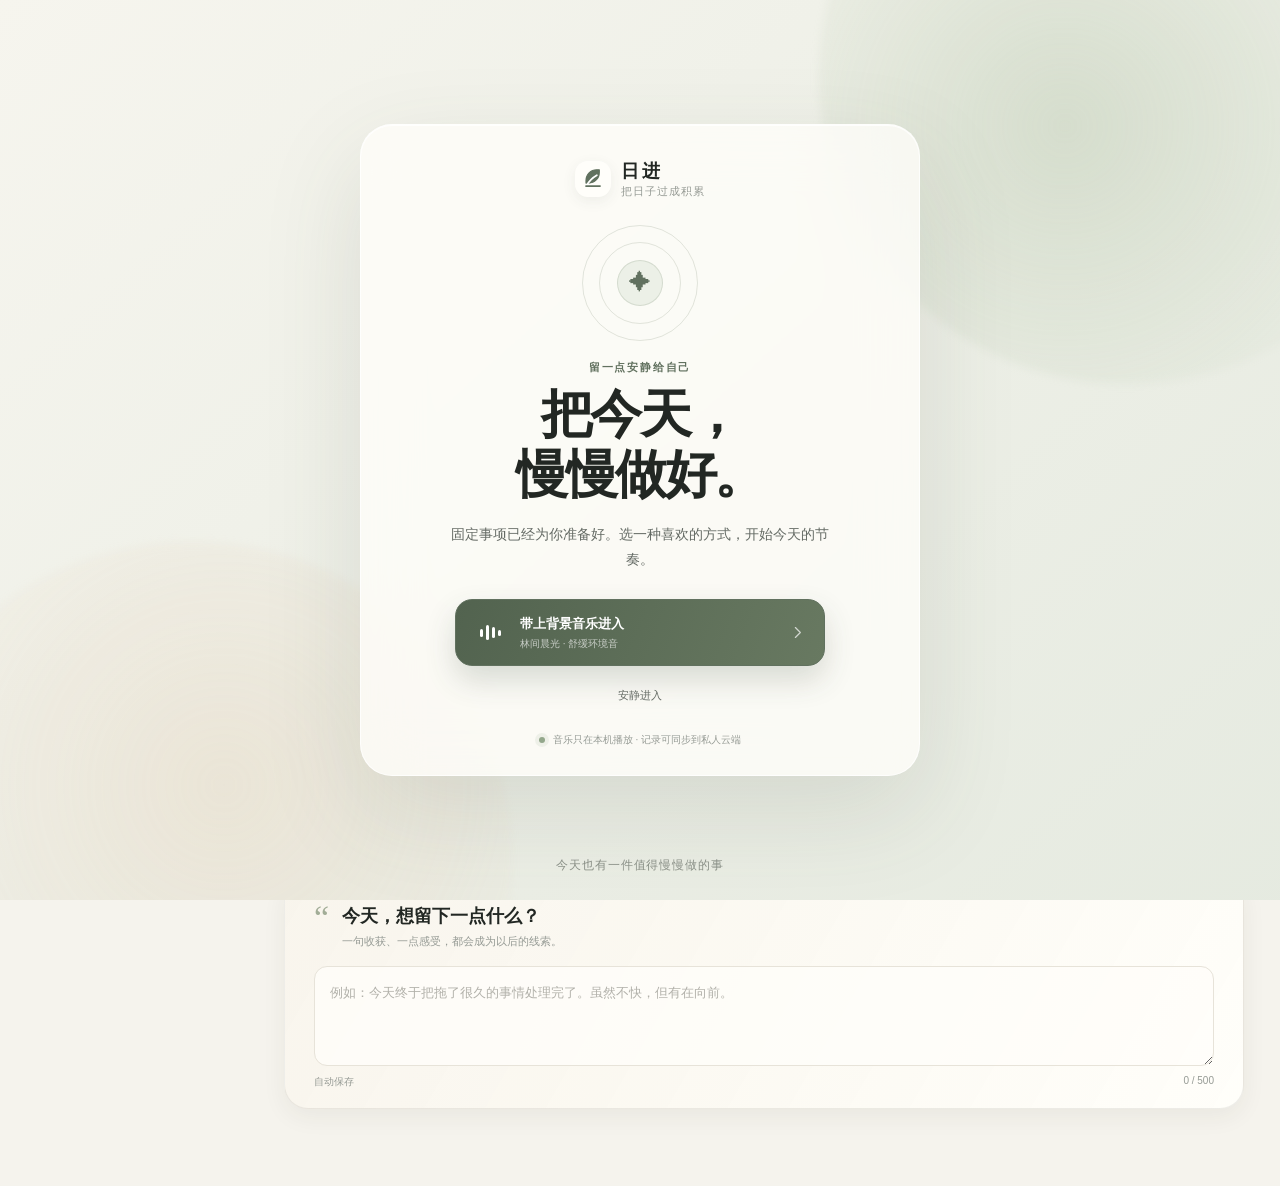
==== commit 25440d86: "Add files via upload" ====
--- a/index.html
+++ b/index.html
@@ -55,7 +55,7 @@
         </div>
         <p class="welcome-privacy">
           <span class="privacy-dot" aria-hidden="true"></span>
-          音乐与记录都只保存在本机
+          音乐只在本机播放 · 记录可同步到私人云端
         </p>
       </div>
       <p class="welcome-footer">今天也有一件值得慢慢做的事</p>
@@ -109,7 +109,7 @@
 
         <div class="sidebar-footer">
           <span class="privacy-dot" aria-hidden="true"></span>
-          <span>数据只保存在本机</span>
+          <span>本机保存 · 云端同步</span>
         </div>
       </aside>
 
@@ -130,6 +130,10 @@
             <strong id="topbar-date">10月26日</strong>
           </div>
           <div class="topbar-actions">
+            <button class="sync-pill" id="sync-pill" type="button" title="立即检查云端同步" aria-label="云端同步状态">
+              <i aria-hidden="true"></i>
+              <span id="sync-status-text">未登录</span>
+            </button>
             <div class="music-widget" id="music-widget">
               <button class="music-control" id="music-toggle" type="button" aria-label="播放背景音乐" aria-pressed="false" title="播放 / 暂停背景音乐">
                 <span class="music-bars" aria-hidden="true"><i></i><i></i><i></i><i></i></span>
@@ -414,7 +418,7 @@
             <section class="data-panel">
               <div>
                 <h2>数据与备份</h2>
-                <p>所有记录仅存储在当前浏览器。定期导出备份，换设备时再导入即可。</p>
+                <p>记录会先保存在本机，登录后自动同步到你的私人云端；仍建议定期导出备份。</p>
               </div>
               <div class="data-actions">
                 <button class="secondary-button" id="export-data" type="button">导出备份</button>
@@ -423,6 +427,21 @@
                   <input id="import-data" type="file" accept="application/json" />
                 </label>
                 <button class="danger-text-button" id="clear-data" type="button">清空全部数据</button>
+              </div>
+            </section>
+
+            <section class="cloud-account-card" id="cloud-account-card">
+              <div class="cloud-account-icon" aria-hidden="true">
+                <svg viewBox="0 0 24 24"><path d="M7 18.5h10.5a4 4 0 0 0 .4-8A6.5 6.5 0 0 0 5.4 9.7 4.5 4.5 0 0 0 7 18.5Z"/><path d="m9.2 13 2 2 4-4"/></svg>
+              </div>
+              <div class="cloud-account-copy">
+                <span class="section-kicker">云端安全副本</span>
+                <h2>账号与同步</h2>
+                <p id="cloud-account-email">尚未登录，数据目前只保存在本机。</p>
+              </div>
+              <div class="cloud-account-actions">
+                <button class="secondary-button" id="manual-sync" type="button">立即同步</button>
+                <button class="danger-text-button" id="sign-out-button" type="button">退出登录</button>
               </div>
             </section>
 
@@ -537,6 +556,46 @@
       </form>
     </dialog>
 
+    <section class="auth-screen" id="auth-screen" hidden aria-labelledby="auth-title">
+      <div class="auth-card">
+        <div class="welcome-brand auth-brand">
+          <span class="brand-mark" aria-hidden="true">
+            <svg viewBox="0 0 40 40" fill="none">
+              <path d="M10 22c0-8.4 6.8-15.2 15.2-15.2H29v3.8c0 8.4-6.8 15.2-15.2 15.2H10V22Z" fill="currentColor"/>
+              <path d="M11 29c3.4-6.2 8.1-10.9 14.5-14.5" stroke="white" stroke-width="2.5" stroke-linecap="round"/>
+              <path d="M10 30h20" stroke="currentColor" stroke-width="2.5" stroke-linecap="round"/>
+            </svg>
+          </span>
+          <span><strong>日进</strong><small>把日子过成积累</small></span>
+        </div>
+        <div class="auth-symbol" aria-hidden="true">
+          <svg viewBox="0 0 24 24"><path d="M4 7.5 12 13l8-5.5M4 5.5h16v13H4z"/></svg>
+        </div>
+        <p class="eyebrow">保护你的每一天</p>
+        <h1 id="auth-title">用邮箱保存记录</h1>
+        <p class="auth-copy">登录后，任务、日记和统计会自动保存到你的私有云端空间。换手机也能恢复。</p>
+
+        <form class="auth-form" id="email-form">
+          <label class="field-label" for="auth-email">邮箱地址</label>
+          <div class="auth-input-row">
+            <input class="modal-input" id="auth-email" type="email" inputmode="email" autocomplete="email" placeholder="name@example.com" required />
+            <button class="primary-button" id="send-code-button" type="submit">发送验证码</button>
+          </div>
+        </form>
+
+        <form class="auth-form auth-code-form" id="code-form" hidden>
+          <label class="field-label" for="auth-code">邮箱验证码</label>
+          <input class="modal-input auth-code-input" id="auth-code" type="text" inputmode="numeric" autocomplete="one-time-code" maxlength="10" pattern="[0-9]{6,10}" placeholder="请输入验证码" required />
+          <button class="primary-button auth-submit" id="verify-code-button" type="submit">登录并同步</button>
+          <button class="text-button auth-change-email" id="change-email-button" type="button">换一个邮箱</button>
+        </form>
+
+        <p class="auth-status" id="auth-status" aria-live="polite">不需要密码。登录后，这台设备会保持登录状态。</p>
+        <button class="auth-local-button" id="continue-local-button" type="button">暂不登录，仅使用本机</button>
+        <p class="welcome-privacy"><span class="privacy-dot" aria-hidden="true"></span>只有你能读取自己的记录</p>
+      </div>
+    </section>
+
     <dialog class="modal confirm-modal" id="confirm-modal">
       <form method="dialog" class="modal-card">
         <div class="confirm-icon">!</div>
@@ -556,6 +615,7 @@
     </div>
 
     <audio id="ambient-audio" src="./assets/ambient-dawn.wav" preload="auto" loop></audio>
+    <script src="./supabase-config.js"></script>
     <script src="./app.js"></script>
   </body>
 </html>
--- a/styles.css
+++ b/styles.css
@@ -617,6 +617,55 @@
   gap: 10px;
 }
 
+.sync-pill {
+  display: inline-flex;
+  height: 34px;
+  align-items: center;
+  gap: 7px;
+  padding: 0 11px;
+  border: 1px solid var(--line);
+  border-radius: 11px;
+  color: var(--ink-faint);
+  background: rgba(255, 254, 250, 0.68);
+  font-size: 10px;
+  white-space: nowrap;
+  cursor: pointer;
+}
+
+.sync-pill i {
+  width: 7px;
+  height: 7px;
+  border-radius: 50%;
+  background: #b3b0a8;
+  box-shadow: 0 0 0 4px rgba(179, 176, 168, 0.1);
+}
+
+.sync-pill[data-state="synced"] {
+  color: var(--sage);
+}
+
+.sync-pill[data-state="synced"] i {
+  background: #75906c;
+  box-shadow: 0 0 0 4px rgba(117, 144, 108, 0.1);
+}
+
+.sync-pill[data-state="syncing"] i {
+  background: var(--amber);
+  animation: syncPulse 1s ease-in-out infinite;
+}
+
+.sync-pill[data-state="offline"] {
+  color: #a56752;
+}
+
+.sync-pill[data-state="offline"] i {
+  background: var(--coral);
+}
+
+@keyframes syncPulse {
+  50% { opacity: 0.35; transform: scale(0.72); }
+}
+
 .music-widget {
   display: flex;
   align-items: center;
@@ -2106,6 +2155,54 @@
   text-decoration: underline;
 }
 
+.cloud-account-card {
+  display: grid;
+  grid-template-columns: 52px minmax(0, 1fr) auto;
+  align-items: center;
+  gap: 17px;
+  margin-top: 22px;
+  padding: 21px 23px;
+  border: 1px solid rgba(83, 100, 78, 0.14);
+  border-radius: 19px;
+  background:
+    radial-gradient(circle at 100% 0, rgba(219, 229, 211, 0.64), transparent 34%),
+    rgba(255, 254, 250, 0.84);
+  box-shadow: var(--shadow-small);
+}
+
+.cloud-account-icon {
+  display: grid;
+  width: 48px;
+  height: 48px;
+  place-items: center;
+  border-radius: 14px;
+  color: var(--sage);
+  background: var(--sage-soft);
+}
+
+.cloud-account-icon svg {
+  width: 24px;
+  height: 24px;
+}
+
+.cloud-account-copy h2 {
+  margin: 5px 0 0;
+  font-family: var(--font-serif);
+  font-size: 18px;
+}
+
+.cloud-account-copy p {
+  margin: 5px 0 0;
+  color: var(--ink-faint);
+  font-size: 11px;
+}
+
+.cloud-account-actions {
+  display: flex;
+  align-items: center;
+  gap: 6px;
+}
+
 .ios-install-card {
   position: relative;
   display: grid;
@@ -2359,6 +2456,154 @@
 
 .confirm-modal .modal-actions {
   justify-content: center;
+}
+
+.auth-screen {
+  position: fixed;
+  inset: 0;
+  z-index: 210;
+  display: grid;
+  place-items: center;
+  padding:
+    calc(20px + env(safe-area-inset-top))
+    calc(20px + env(safe-area-inset-right))
+    calc(20px + env(safe-area-inset-bottom))
+    calc(20px + env(safe-area-inset-left));
+  background:
+    radial-gradient(circle at 93% 8%, rgba(219, 228, 211, 0.8), transparent 34%),
+    radial-gradient(circle at 2% 92%, rgba(238, 221, 201, 0.54), transparent 32%),
+    rgba(245, 243, 237, 0.97);
+  backdrop-filter: blur(20px);
+}
+
+.auth-screen[hidden] {
+  display: none;
+}
+
+.auth-card {
+  width: min(510px, 100%);
+  max-height: calc(100dvh - 40px);
+  padding: 31px 36px 25px;
+  overflow: auto;
+  border: 1px solid rgba(255, 255, 255, 0.75);
+  border-radius: 28px;
+  background: rgba(255, 254, 250, 0.91);
+  box-shadow: 0 30px 90px rgba(55, 64, 49, 0.16);
+  text-align: center;
+  animation: welcomeArrive 520ms cubic-bezier(0.2, 0.72, 0.2, 1) both;
+}
+
+.auth-brand {
+  justify-content: center;
+}
+
+.auth-symbol {
+  display: grid;
+  width: 67px;
+  height: 67px;
+  margin: 25px auto 18px;
+  place-items: center;
+  border-radius: 21px;
+  color: var(--sage);
+  background: rgba(230, 236, 225, 0.82);
+}
+
+.auth-symbol svg {
+  width: 30px;
+  height: 30px;
+}
+
+.auth-card .eyebrow {
+  margin-bottom: 9px;
+}
+
+.auth-card h1 {
+  margin: 0;
+  font-family: var(--font-serif);
+  font-size: 33px;
+  font-weight: 600;
+  letter-spacing: -0.035em;
+}
+
+.auth-copy {
+  max-width: 370px;
+  margin: 12px auto 0;
+  color: var(--ink-soft);
+  font-size: 13px;
+  line-height: 1.75;
+}
+
+.auth-form {
+  margin-top: 22px;
+  text-align: left;
+}
+
+.auth-form .field-label {
+  margin-top: 0;
+}
+
+.auth-input-row {
+  display: grid;
+  grid-template-columns: minmax(0, 1fr) auto;
+  gap: 9px;
+}
+
+.auth-input-row .primary-button {
+  height: 47px;
+  white-space: nowrap;
+}
+
+.auth-code-form {
+  padding-top: 20px;
+  border-top: 1px solid var(--line);
+}
+
+.auth-code-input {
+  height: 55px;
+  font-family: var(--font-serif);
+  font-size: 24px;
+  font-weight: 600;
+  letter-spacing: 0.32em;
+  text-align: center;
+}
+
+.auth-submit {
+  width: 100%;
+  margin-top: 11px;
+}
+
+.auth-change-email {
+  display: block;
+  margin: 13px auto 0;
+  color: var(--ink-faint);
+}
+
+.auth-status {
+  min-height: 32px;
+  margin: 16px 0 0;
+  color: var(--ink-soft);
+  font-size: 10px;
+  line-height: 1.6;
+}
+
+.auth-status[data-state="error"] {
+  color: #b45949;
+}
+
+.auth-status[data-state="success"] {
+  color: var(--sage);
+}
+
+.auth-local-button {
+  margin-top: 4px;
+  padding: 7px 10px;
+  border: 0;
+  color: var(--ink-faint);
+  background: transparent;
+  font-size: 10px;
+  text-decoration: underline;
+  text-underline-offset: 3px;
+  cursor: pointer;
 }
 
 .toast {
@@ -2996,6 +3241,21 @@
     gap: 13px;
   }
 
+  .cloud-account-card {
+    grid-template-columns: 45px minmax(0, 1fr);
+    gap: 13px;
+  }
+
+  .cloud-account-icon {
+    width: 43px;
+    height: 43px;
+  }
+
+  .cloud-account-actions {
+    grid-column: 1 / -1;
+    justify-content: flex-end;
+  }
+
   .ios-install-icon {
     width: 43px;
     height: 43px;
@@ -3098,6 +3358,44 @@
     display: none;
   }
 
+  .auth-screen {
+    padding:
+      calc(12px + env(safe-area-inset-top))
+      calc(12px + env(safe-area-inset-right))
+      calc(12px + env(safe-area-inset-bottom))
+      calc(12px + env(safe-area-inset-left));
+  }
+
+  .auth-card {
+    padding: 24px 20px 20px;
+    border-radius: 24px;
+  }
+
+  .auth-symbol {
+    width: 56px;
+    height: 56px;
+    margin: 17px auto 14px;
+    border-radius: 17px;
+  }
+
+  .auth-card h1 {
+    font-size: 28px;
+  }
+
+  .auth-input-row {
+    grid-template-columns: 1fr;
+  }
+
+  .sync-pill {
+    width: 34px;
+    padding: 0;
+    justify-content: center;
+  }
+
+  .sync-pill span {
+    display: none;
+  }
+
   .page-intro {
     display: block;
   }
@@ -3205,6 +3503,14 @@
 
   .ios-install-card {
     padding: 17px;
+  }
+
+  .cloud-account-card {
+    padding: 17px;
+  }
+
+  .cloud-account-actions {
+    flex-wrap: wrap;
   }
 
   .modal-card {
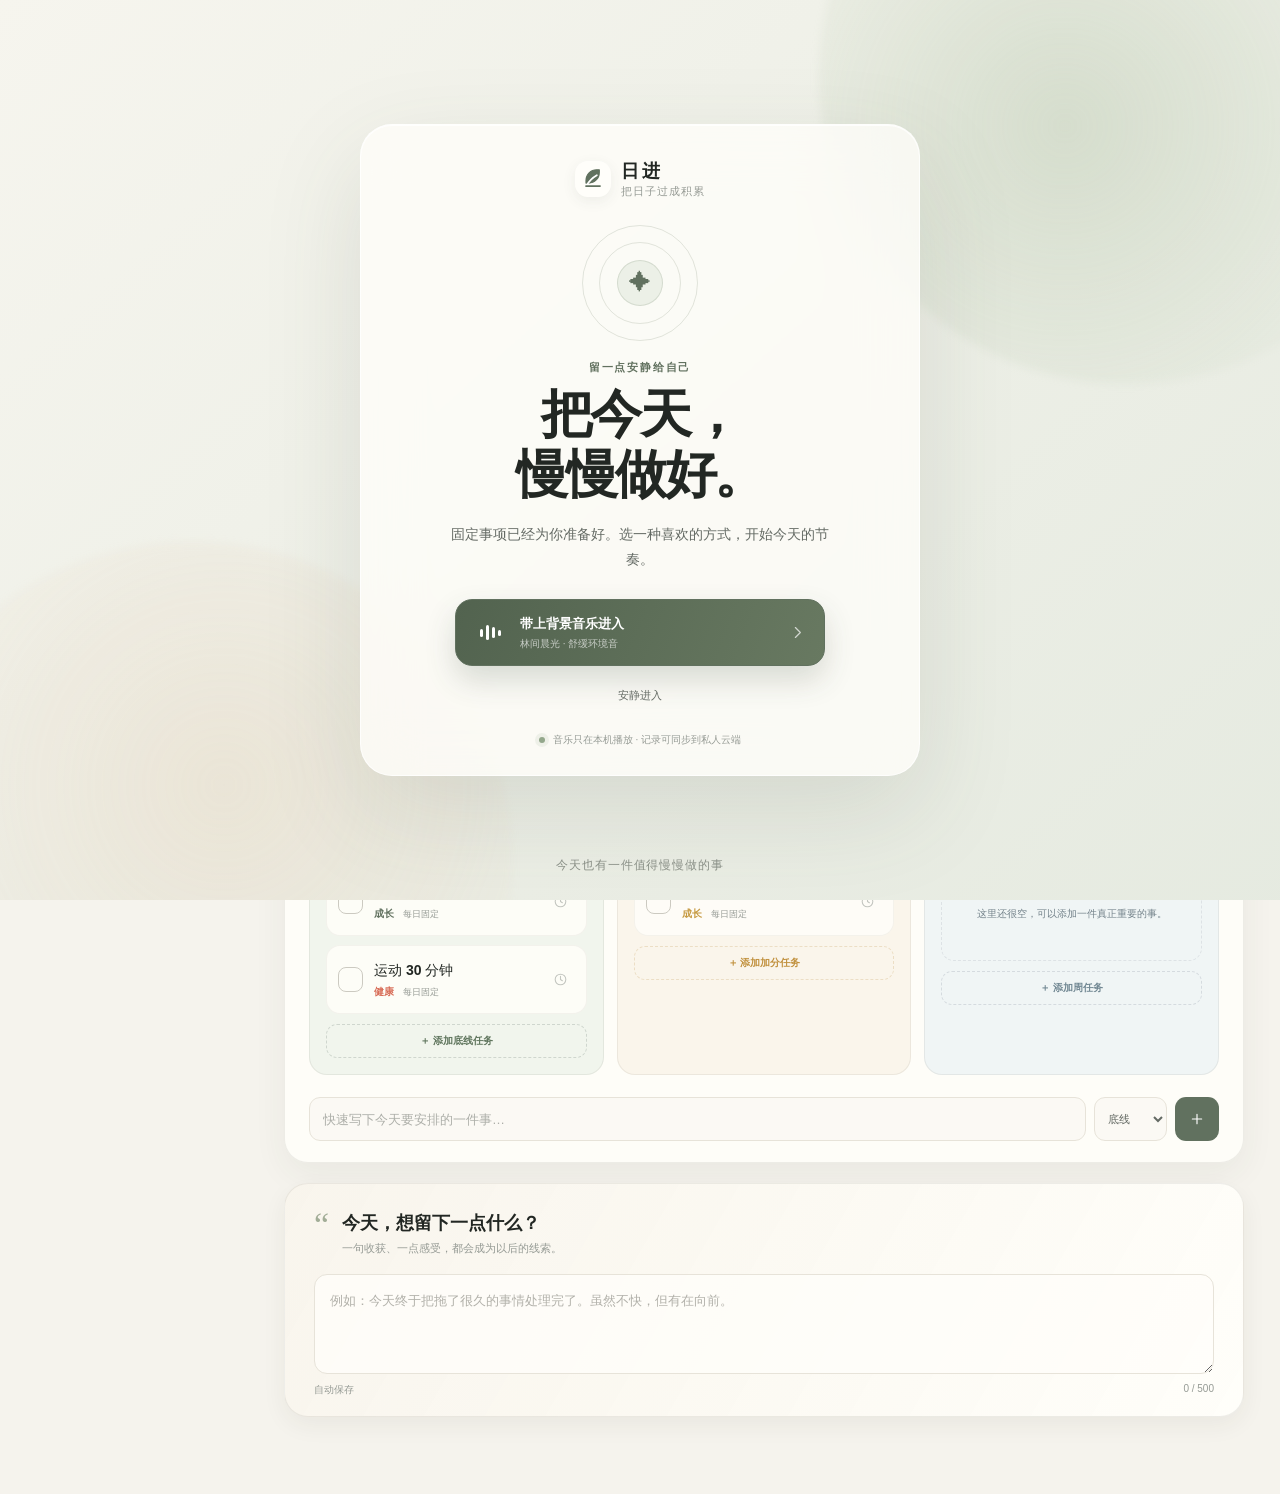
==== commit 45d770f4: "新增七天计划与任务执行记录" ====
--- a/index.html
+++ b/index.html
@@ -159,8 +159,8 @@
             <div class="page-intro reveal">
               <div>
                 <p class="eyebrow" id="greeting">上午好</p>
-                <h1>今天，把重要的事做好。</h1>
-                <p class="intro-copy">不必追赶所有事情，只把眼前这几件一点点完成。</p>
+                <h1 id="today-heading">今天，把重要的事做好。</h1>
+                <p class="intro-copy" id="today-intro-copy">不必追赶所有事情，只把眼前这几件一点点完成。</p>
               </div>
               <button class="secondary-button desktop-only" type="button" data-view-link="habits">
                 <svg viewBox="0 0 24 24"><path d="M12 8.5v7M8.5 12h7"/><circle cx="12" cy="12" r="9"/></svg>
@@ -199,43 +199,80 @@
               </div>
             </section>
 
-            <div class="today-grid">
-              <section class="panel task-panel reveal delay-2">
-                <div class="panel-heading">
-                  <div>
-                    <div class="heading-with-badge">
-                      <h2>每日固定</h2>
-                      <span class="soft-badge" id="habit-total-badge">0 项</span>
+            <section class="week-plan-panel reveal delay-2">
+              <div class="week-plan-heading">
+                <div>
+                  <span class="section-kicker">未来 7 天</span>
+                  <h2>提前安排，也给自己留出余地。</h2>
+                </div>
+                <span class="soft-badge neutral">点击日期查看计划</span>
+              </div>
+              <div class="week-strip" id="week-strip"></div>
+            </section>
+
+            <section class="panel task-board-panel reveal delay-3">
+              <div class="panel-heading task-board-heading">
+                <div>
+                  <h2 id="task-board-title">今天的任务</h2>
+                  <p>底线保稳定，加分促成长，周任务推进长期目标。</p>
+                </div>
+                <span class="soft-badge" id="task-board-count">0 项</span>
+              </div>
+
+              <div class="task-board">
+                <section class="task-lane lane-baseline">
+                  <div class="task-lane-heading">
+                    <div>
+                      <span class="lane-mark">01</span>
+                      <h3>底线</h3>
+                      <p>今天必须保住的事</p>
                     </div>
-                    <p>每天自动出现在这里的习惯</p>
-                  </div>
-                  <button class="icon-button subtle" type="button" data-view-link="habits" aria-label="管理固定事项" title="管理固定事项">
-                    <svg viewBox="0 0 24 24"><path d="M8 6h11M8 12h11M8 18h11M3.5 6h.01M3.5 12h.01M3.5 18h.01"/></svg>
-                  </button>
-                </div>
-                <div class="task-list" id="habit-task-list"></div>
-              </section>
-
-              <section class="panel task-panel reveal delay-3">
-                <div class="panel-heading">
-                  <div>
-                    <div class="heading-with-badge">
-                      <h2>今日待办</h2>
-                      <span class="soft-badge neutral" id="extra-total-badge">0 项</span>
+                    <span id="baseline-lane-count">0 / 0</span>
+                  </div>
+                  <div class="task-list" id="baseline-task-list"></div>
+                  <button class="lane-add" type="button" data-add-type="baseline">＋ 添加底线任务</button>
+                </section>
+
+                <section class="task-lane lane-bonus">
+                  <div class="task-lane-heading">
+                    <div>
+                      <span class="lane-mark">02</span>
+                      <h3>加分</h3>
+                      <p>完成之后会更好的事</p>
                     </div>
-                    <p>只为今天出现的一次性事项</p>
-                  </div>
-                </div>
-                <form class="quick-task-form" id="quick-task-form">
-                  <label for="quick-task-input" class="sr-only">添加今日待办</label>
-                  <input id="quick-task-input" type="text" maxlength="80" autocomplete="off" placeholder="写下今天还要做的一件事…" />
-                  <button type="submit" aria-label="添加事项">
-                    <svg viewBox="0 0 24 24"><path d="M12 5v14M5 12h14"/></svg>
-                  </button>
-                </form>
-                <div class="task-list extra-list" id="extra-task-list"></div>
-              </section>
-            </div>
+                    <span id="bonus-lane-count">0 / 0</span>
+                  </div>
+                  <div class="task-list" id="bonus-task-list"></div>
+                  <button class="lane-add" type="button" data-add-type="bonus">＋ 添加加分任务</button>
+                </section>
+
+                <section class="task-lane lane-weekly">
+                  <div class="task-lane-heading">
+                    <div>
+                      <span class="lane-mark">03</span>
+                      <h3>周任务</h3>
+                      <p>放进这一周持续推进的事</p>
+                    </div>
+                    <span id="weekly-lane-count">0 / 0</span>
+                  </div>
+                  <div class="task-list" id="weekly-task-list"></div>
+                  <button class="lane-add" type="button" data-add-type="weekly">＋ 添加周任务</button>
+                </section>
+              </div>
+
+              <form class="quick-task-form board-quick-form" id="quick-task-form">
+                <label for="quick-task-input" class="sr-only">添加计划任务</label>
+                <input id="quick-task-input" type="text" maxlength="80" autocomplete="off" placeholder="快速写下要安排的一件事…" />
+                <select id="quick-task-type-inline" aria-label="任务类型">
+                  <option value="baseline">底线</option>
+                  <option value="bonus">加分</option>
+                  <option value="weekly">周任务</option>
+                </select>
+                <button type="submit" aria-label="添加事项">
+                  <svg viewBox="0 0 24 24"><path d="M12 5v14M5 12h14"/></svg>
+                </button>
+              </form>
+            </section>
 
             <section class="reflection-panel reveal delay-4">
               <div class="reflection-heading">
@@ -314,6 +351,21 @@
                 <strong><span id="metric-streak">0</span><small> 天</small></strong>
                 <p id="metric-streak-detail">今天完成一件就开始了</p>
               </article>
+            </section>
+
+            <section class="execution-strip" aria-label="执行记录统计">
+              <div>
+                <span>实际用时</span>
+                <strong><span id="metric-minutes">0</span><small> 分钟</small></strong>
+              </div>
+              <div>
+                <span>完成题量</span>
+                <strong><span id="metric-quantity">0</span><small> 题</small></strong>
+              </div>
+              <div>
+                <span>记录卡点</span>
+                <strong><span id="metric-blockers">0</span><small> 条</small></strong>
+              </div>
             </section>
 
             <div class="review-main-grid">
@@ -517,6 +569,13 @@
           </div>
         </div>
 
+        <label class="field-label" for="habit-task-type">任务类型</label>
+        <select class="modal-input" id="habit-task-type">
+          <option value="baseline">底线 · 尽量每天都做到</option>
+          <option value="bonus">加分 · 有余力时推进</option>
+          <option value="weekly">周任务 · 这一周持续去做</option>
+        </select>
+
         <span class="field-label">标记颜色</span>
         <div class="color-picker" id="color-picker" role="radiogroup" aria-label="标记颜色"></div>
 
@@ -540,18 +599,63 @@
         </div>
         <label class="field-label" for="quick-modal-input">要做什么</label>
         <input class="modal-input" id="quick-modal-input" type="text" maxlength="80" placeholder="例如：给妈妈打电话" required autocomplete="off" />
-        <label class="field-label" for="quick-modal-category">归到哪一类</label>
-        <select class="modal-input" id="quick-modal-category">
-          <option value="其他">其他</option>
-          <option value="工作">工作</option>
-          <option value="成长">成长</option>
-          <option value="健康">健康</option>
-          <option value="生活">生活</option>
-          <option value="关系">关系</option>
-        </select>
+        <div class="modal-two-columns">
+          <div>
+            <label class="field-label" for="quick-modal-type">任务类型</label>
+            <select class="modal-input" id="quick-modal-type">
+              <option value="baseline">底线</option>
+              <option value="bonus">加分</option>
+              <option value="weekly">周任务</option>
+            </select>
+          </div>
+          <div>
+            <label class="field-label" for="quick-modal-category">分类</label>
+            <select class="modal-input" id="quick-modal-category">
+              <option value="其他">其他</option>
+              <option value="工作">工作</option>
+              <option value="成长">成长</option>
+              <option value="健康">健康</option>
+              <option value="生活">生活</option>
+              <option value="关系">关系</option>
+            </select>
+          </div>
+        </div>
         <div class="modal-actions">
           <button class="ghost-button" value="cancel" type="submit" formnovalidate>取消</button>
           <button class="primary-button" value="default" type="submit">加入今天</button>
+        </div>
+      </form>
+    </dialog>
+
+    <dialog class="modal task-log-modal" id="task-log-modal">
+      <form method="dialog" class="modal-card" id="task-log-form">
+        <div class="modal-heading">
+          <div>
+            <span class="eyebrow">留下执行线索</span>
+            <h2 id="task-log-title">记录任务详情</h2>
+          </div>
+          <button class="icon-button" value="cancel" type="submit" formnovalidate aria-label="关闭">
+            <svg viewBox="0 0 24 24"><path d="M6 6l12 12M18 6 6 18"/></svg>
+          </button>
+        </div>
+        <input type="hidden" id="task-log-day" />
+        <input type="hidden" id="task-log-type" />
+        <input type="hidden" id="task-log-id" />
+        <div class="modal-two-columns">
+          <div>
+            <label class="field-label" for="task-log-minutes">实际用时（分钟）</label>
+            <input class="modal-input" id="task-log-minutes" type="number" inputmode="numeric" min="0" max="1440" placeholder="例如：45" />
+          </div>
+          <div>
+            <label class="field-label" for="task-log-quantity">完成题量 / 数量</label>
+            <input class="modal-input" id="task-log-quantity" type="number" inputmode="numeric" min="0" max="100000" placeholder="例如：20" />
+          </div>
+        </div>
+        <label class="field-label" for="task-log-blocker">遇到的卡点</label>
+        <textarea class="modal-input task-log-textarea" id="task-log-blocker" maxlength="300" rows="3" placeholder="哪里卡住了？下次可以怎么处理？"></textarea>
+        <div class="modal-actions">
+          <button class="ghost-button" value="cancel" type="submit" formnovalidate>取消</button>
+          <button class="primary-button" id="save-task-log" value="default" type="submit">保存记录</button>
         </div>
       </form>
     </dialog>
--- a/styles.css
+++ b/styles.css
@@ -1084,6 +1084,326 @@
   margin-top: 20px;
 }
 
+.week-plan-panel {
+  margin-top: 20px;
+  padding: 20px 23px 18px;
+  border: 1px solid rgba(92, 87, 77, 0.1);
+  border-radius: var(--radius-lg);
+  background: rgba(255, 254, 250, 0.8);
+  box-shadow: var(--shadow-small);
+}
+
+.week-plan-heading {
+  display: flex;
+  align-items: flex-end;
+  justify-content: space-between;
+  gap: 20px;
+}
+
+.week-plan-heading h2 {
+  margin: 6px 0 0;
+  font-family: var(--font-serif);
+  font-size: 19px;
+  font-weight: 600;
+}
+
+.week-strip {
+  display: grid;
+  grid-template-columns: repeat(7, minmax(0, 1fr));
+  gap: 8px;
+  margin-top: 16px;
+}
+
+.week-day {
+  display: grid;
+  min-width: 0;
+  place-items: center;
+  gap: 3px;
+  min-height: 75px;
+  padding: 9px 5px;
+  border: 1px solid transparent;
+  border-radius: 14px;
+  color: var(--ink-soft);
+  background: var(--surface-warm);
+  cursor: pointer;
+  transition: 180ms ease;
+}
+
+.week-day:hover {
+  border-color: var(--line-strong);
+  background: var(--surface);
+  transform: translateY(-1px);
+}
+
+.week-day > span {
+  color: var(--ink-faint);
+  font-size: 10px;
+}
+
+.week-day > strong {
+  font-family: var(--font-serif);
+  font-size: 18px;
+  font-weight: 600;
+}
+
+.week-day > small {
+  color: var(--ink-faint);
+  font-size: 9px;
+}
+
+.week-day.is-today:not(.is-selected) > span {
+  color: var(--coral);
+  font-weight: 700;
+}
+
+.week-day.is-selected {
+  border-color: var(--sage);
+  color: white;
+  background: linear-gradient(145deg, #61715f, #53634f);
+  box-shadow: 0 8px 20px rgba(75, 91, 72, 0.17);
+}
+
+.week-day.is-selected > span,
+.week-day.is-selected > small {
+  color: rgba(255, 255, 255, 0.7);
+}
+
+.task-board-panel {
+  margin-top: 20px;
+  padding: 25px 24px 21px;
+}
+
+.task-board-heading {
+  align-items: center;
+}
+
+.task-board {
+  display: grid;
+  grid-template-columns: repeat(3, minmax(0, 1fr));
+  gap: 13px;
+  margin-top: 20px;
+}
+
+.task-lane {
+  --lane-color: var(--sage);
+  min-width: 0;
+  padding: 16px;
+  border: 1px solid rgba(92, 87, 77, 0.09);
+  border-radius: 18px;
+  background: rgba(248, 247, 242, 0.76);
+}
+
+.lane-baseline {
+  --lane-color: #5f755d;
+  background: rgba(237, 242, 233, 0.75);
+}
+
+.lane-bonus {
+  --lane-color: #c1913e;
+  background: rgba(248, 242, 229, 0.72);
+}
+
+.lane-weekly {
+  --lane-color: #728893;
+  background: rgba(235, 241, 243, 0.72);
+}
+
+.task-lane-heading {
+  display: flex;
+  align-items: flex-start;
+  justify-content: space-between;
+  gap: 10px;
+}
+
+.task-lane-heading > div {
+  min-width: 0;
+}
+
+.lane-mark {
+  display: inline-block;
+  margin-bottom: 10px;
+  color: var(--lane-color);
+  font-family: var(--font-serif);
+  font-size: 10px;
+  letter-spacing: 0.1em;
+}
+
+.task-lane-heading h3 {
+  margin: 0;
+  font-family: var(--font-serif);
+  font-size: 20px;
+  font-weight: 600;
+}
+
+.task-lane-heading p {
+  margin: 5px 0 0;
+  color: var(--ink-faint);
+  font-size: 10px;
+}
+
+.task-lane-heading > span {
+  flex: 0 0 auto;
+  padding: 4px 8px;
+  border-radius: 99px;
+  color: var(--lane-color);
+  background: color-mix(in srgb, var(--lane-color) 11%, white);
+  font-size: 9px;
+  font-weight: 600;
+}
+
+.task-lane .task-list {
+  margin-top: 15px;
+}
+
+.task-lane .task-item {
+  grid-template-columns: 26px minmax(0, 1fr) auto;
+  gap: 10px;
+  min-height: 69px;
+  padding: 11px;
+  background: rgba(255, 254, 250, 0.86);
+}
+
+.task-lane .task-emoji {
+  display: none;
+}
+
+.lane-empty {
+  display: grid;
+  min-height: 94px;
+  place-items: center;
+  padding: 14px;
+  border: 1px dashed color-mix(in srgb, var(--lane-color) 24%, white);
+  border-radius: 13px;
+  color: color-mix(in srgb, var(--lane-color) 70%, #777);
+  font-size: 10px;
+  line-height: 1.6;
+  text-align: center;
+}
+
+.lane-add {
+  width: 100%;
+  margin-top: 10px;
+  padding: 9px;
+  border: 1px dashed color-mix(in srgb, var(--lane-color) 30%, white);
+  border-radius: 11px;
+  color: var(--lane-color);
+  background: transparent;
+  font-size: 10px;
+  font-weight: 600;
+  cursor: pointer;
+  transition: 160ms ease;
+}
+
+.lane-add:hover {
+  background: color-mix(in srgb, var(--lane-color) 7%, white);
+}
+
+.task-origin,
+.task-detail-chip {
+  color: var(--ink-faint);
+  font-size: 9px;
+}
+
+.task-detail-chip {
+  color: var(--sage);
+}
+
+.task-actions {
+  display: flex;
+  align-items: center;
+  gap: 3px;
+}
+
+.task-log-button {
+  display: grid;
+  width: 29px;
+  height: 29px;
+  place-items: center;
+  padding: 0;
+  border: 0;
+  border-radius: 8px;
+  color: var(--ink-faint);
+  background: transparent;
+  cursor: pointer;
+  opacity: 0.56;
+  transition: 160ms ease;
+}
+
+.task-log-button:hover,
+.task-log-button.has-log {
+  color: var(--sage);
+  background: var(--sage-soft);
+  opacity: 1;
+}
+
+.task-log-button svg {
+  width: 15px;
+  height: 15px;
+}
+
+.board-quick-form {
+  display: grid;
+  grid-template-columns: minmax(0, 1fr) 100px 44px;
+  margin-top: 15px;
+}
+
+.board-quick-form select {
+  height: 44px;
+  padding: 0 9px;
+  border: 1px solid var(--line);
+  border-radius: 11px;
+  outline: none;
+  color: var(--ink-soft);
+  background: var(--surface-warm);
+  font-size: 11px;
+}
+
+.execution-strip {
+  display: grid;
+  grid-template-columns: repeat(3, 1fr);
+  margin-top: 14px;
+  overflow: hidden;
+  border: 1px solid rgba(92, 87, 77, 0.1);
+  border-radius: 18px;
+  background: rgba(255, 254, 250, 0.8);
+}
+
+.execution-strip > div {
+  padding: 17px 21px;
+  border-left: 1px solid var(--line);
+}
+
+.execution-strip > div:first-child {
+  border-left: 0;
+}
+
+.execution-strip span {
+  color: var(--ink-faint);
+  font-size: 10px;
+}
+
+.execution-strip strong {
+  display: block;
+  margin-top: 7px;
+  font-family: var(--font-serif);
+  font-size: 23px;
+  font-weight: 500;
+}
+
+.execution-strip small {
+  color: var(--ink-soft);
+  font-family: var(--font-sans);
+  font-size: 10px;
+  font-weight: 500;
+}
+
+.task-log-textarea {
+  height: 88px;
+  padding: 11px 13px;
+  resize: vertical;
+  line-height: 1.65;
+}
+
 .panel {
   border: 1px solid rgba(92, 87, 77, 0.1);
   border-radius: var(--radius-lg);
@@ -3211,6 +3531,23 @@
     grid-template-columns: 1fr;
   }
 
+  .task-board {
+    grid-template-columns: 1fr;
+  }
+
+  .task-lane {
+    padding: 16px;
+  }
+
+  .week-strip {
+    gap: 5px;
+  }
+
+  .week-day {
+    min-height: 70px;
+    padding-inline: 2px;
+  }
+
   .metric-grid {
     grid-template-columns: 1fr 1fr;
   }
@@ -3439,6 +3776,50 @@
     margin-top: 22px;
   }
 
+  .week-plan-panel,
+  .task-board-panel {
+    padding: 19px 17px;
+  }
+
+  .week-plan-heading {
+    display: block;
+  }
+
+  .week-plan-heading .soft-badge {
+    display: none;
+  }
+
+  .week-strip {
+    gap: 4px;
+  }
+
+  .week-day {
+    min-height: 66px;
+    border-radius: 11px;
+  }
+
+  .week-day > strong {
+    font-size: 16px;
+  }
+
+  .week-day > span,
+  .week-day > small {
+    font-size: 8px;
+  }
+
+  .board-quick-form {
+    grid-template-columns: minmax(0, 1fr) 86px 44px;
+    gap: 6px;
+  }
+
+  .execution-strip > div {
+    padding: 14px 11px;
+  }
+
+  .execution-strip strong {
+    font-size: 20px;
+  }
+
   .metric-grid {
     gap: 9px;
   }
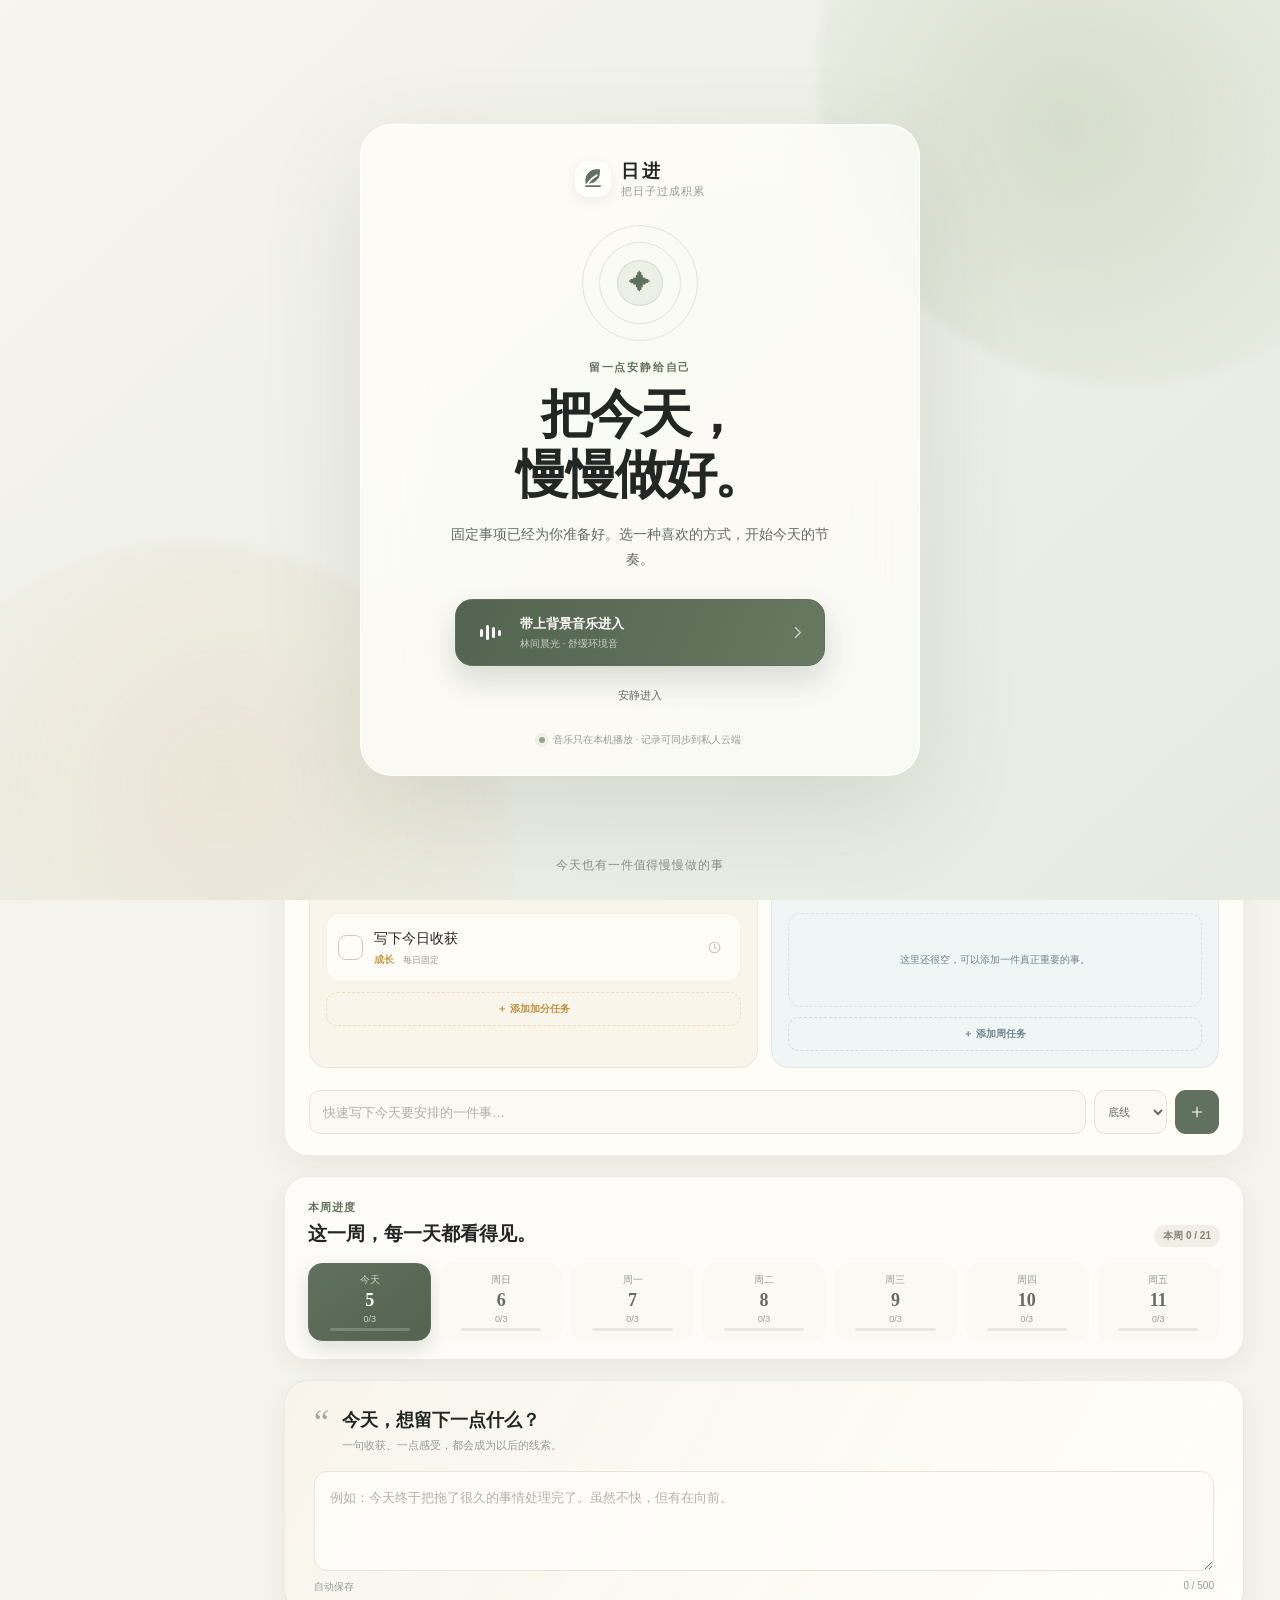
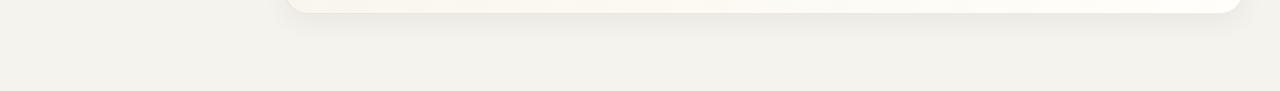
==== commit 66d53816: "优化首页任务优先级与本周可视化" ====
--- a/index.html
+++ b/index.html
@@ -202,10 +202,10 @@
             <section class="week-plan-panel reveal delay-2">
               <div class="week-plan-heading">
                 <div>
-                  <span class="section-kicker">未来 7 天</span>
-                  <h2>提前安排，也给自己留出余地。</h2>
-                </div>
-                <span class="soft-badge neutral">点击日期查看计划</span>
+                  <span class="section-kicker">本周进度</span>
+                  <h2>这一周，每一天都看得见。</h2>
+                </div>
+                <span class="soft-badge neutral" id="week-summary">本周 0 / 0</span>
               </div>
               <div class="week-strip" id="week-strip"></div>
             </section>
@@ -214,7 +214,7 @@
               <div class="panel-heading task-board-heading">
                 <div>
                   <h2 id="task-board-title">今天的任务</h2>
-                  <p>底线保稳定，加分促成长，周任务推进长期目标。</p>
+                  <p>先完成每日必做，再按余力推进加分任务和本周目标。</p>
                 </div>
                 <span class="soft-badge" id="task-board-count">0 项</span>
               </div>
@@ -224,13 +224,13 @@
                   <div class="task-lane-heading">
                     <div>
                       <span class="lane-mark">01</span>
-                      <h3>底线</h3>
-                      <p>今天必须保住的事</p>
+                      <h3>每日必做</h3>
+                      <p>先把今天最该保住的事划掉</p>
                     </div>
                     <span id="baseline-lane-count">0 / 0</span>
                   </div>
                   <div class="task-list" id="baseline-task-list"></div>
-                  <button class="lane-add" type="button" data-add-type="baseline">＋ 添加底线任务</button>
+                  <button class="lane-add" type="button" data-add-type="baseline">＋ 添加每日必做</button>
                 </section>
 
                 <section class="task-lane lane-bonus">
@@ -675,14 +675,14 @@
         <div class="auth-symbol" aria-hidden="true">
           <svg viewBox="0 0 24 24"><path d="M4 7.5 12 13l8-5.5M4 5.5h16v13H4z"/></svg>
         </div>
-        <p class="eyebrow">保护你的每一天</p>
-        <h1 id="auth-title">用邮箱保存记录</h1>
-        <p class="auth-copy">登录后，任务、日记和统计会自动保存到你的私有云端空间。换手机也能恢复。</p>
+        <p class="eyebrow">仅限本人</p>
+        <h1 id="auth-title">登录你的私人工作台</h1>
+        <p class="auth-copy">这个版本不开放注册，只有已绑定的本人邮箱可以登录。验证码不会发送给其他邮箱。</p>
 
         <form class="auth-form" id="email-form">
-          <label class="field-label" for="auth-email">邮箱地址</label>
+          <label class="field-label" for="auth-email">已绑定的邮箱</label>
           <div class="auth-input-row">
-            <input class="modal-input" id="auth-email" type="email" inputmode="email" autocomplete="email" placeholder="name@example.com" required />
+            <input class="modal-input" id="auth-email" type="email" inputmode="email" autocomplete="email" placeholder="你的已绑定邮箱" required />
             <button class="primary-button" id="send-code-button" type="submit">发送验证码</button>
           </div>
         </form>
@@ -694,8 +694,7 @@
           <button class="text-button auth-change-email" id="change-email-button" type="button">换一个邮箱</button>
         </form>
 
-        <p class="auth-status" id="auth-status" aria-live="polite">不需要密码。登录后，这台设备会保持登录状态。</p>
-        <button class="auth-local-button" id="continue-local-button" type="button">暂不登录，仅使用本机</button>
+        <p class="auth-status" id="auth-status" aria-live="polite">验证码只会发送到这个工作台绑定的邮箱。</p>
         <p class="welcome-privacy"><span class="privacy-dot" aria-hidden="true"></span>只有你能读取自己的记录</p>
       </div>
     </section>
--- a/styles.css
+++ b/styles.css
@@ -1093,6 +1093,31 @@
   box-shadow: var(--shadow-small);
 }
 
+.today-view {
+  display: flex;
+  flex-direction: column;
+}
+
+.today-view > .page-intro {
+  order: 1;
+}
+
+.today-view > .today-overview {
+  order: 2;
+}
+
+.today-view > .task-board-panel {
+  order: 3;
+}
+
+.today-view > .week-plan-panel {
+  order: 4;
+}
+
+.today-view > .reflection-panel {
+  order: 5;
+}
+
 .week-plan-heading {
   display: flex;
   align-items: flex-end;
@@ -1151,6 +1176,32 @@
   font-size: 9px;
 }
 
+.week-day-progress {
+  display: block;
+  width: 72%;
+  height: 3px;
+  margin-top: 1px;
+  overflow: hidden;
+  border-radius: 99px;
+  background: rgba(87, 96, 82, 0.11);
+}
+
+.week-day-progress b {
+  display: block;
+  width: var(--day-progress);
+  height: 100%;
+  border-radius: inherit;
+  background: var(--sage);
+}
+
+.week-day.is-selected .week-day-progress {
+  background: rgba(255, 255, 255, 0.2);
+}
+
+.week-day.is-selected .week-day-progress b {
+  background: #e8d6a6;
+}
+
 .week-day.is-today:not(.is-selected) > span {
   color: var(--coral);
   font-weight: 700;
@@ -1179,9 +1230,13 @@
 
 .task-board {
   display: grid;
-  grid-template-columns: repeat(3, minmax(0, 1fr));
+  grid-template-columns: repeat(2, minmax(0, 1fr));
   gap: 13px;
   margin-top: 20px;
+}
+
+.lane-baseline {
+  grid-column: 1 / -1;
 }
 
 .task-lane {
@@ -1196,6 +1251,24 @@
 .lane-baseline {
   --lane-color: #5f755d;
   background: rgba(237, 242, 233, 0.75);
+}
+
+.lane-baseline .task-list {
+  grid-template-columns: repeat(2, minmax(0, 1fr));
+}
+
+.lane-baseline .task-item {
+  min-height: 76px;
+}
+
+.lane-baseline .task-title {
+  font-size: 15px;
+}
+
+.lane-baseline .task-check {
+  width: 28px;
+  height: 28px;
+  border-radius: 9px;
 }
 
 .lane-bonus {
@@ -3535,6 +3608,14 @@
     grid-template-columns: 1fr;
   }
 
+  .lane-baseline {
+    grid-column: auto;
+  }
+
+  .lane-baseline .task-list {
+    grid-template-columns: 1fr;
+  }
+
   .task-lane {
     padding: 16px;
   }
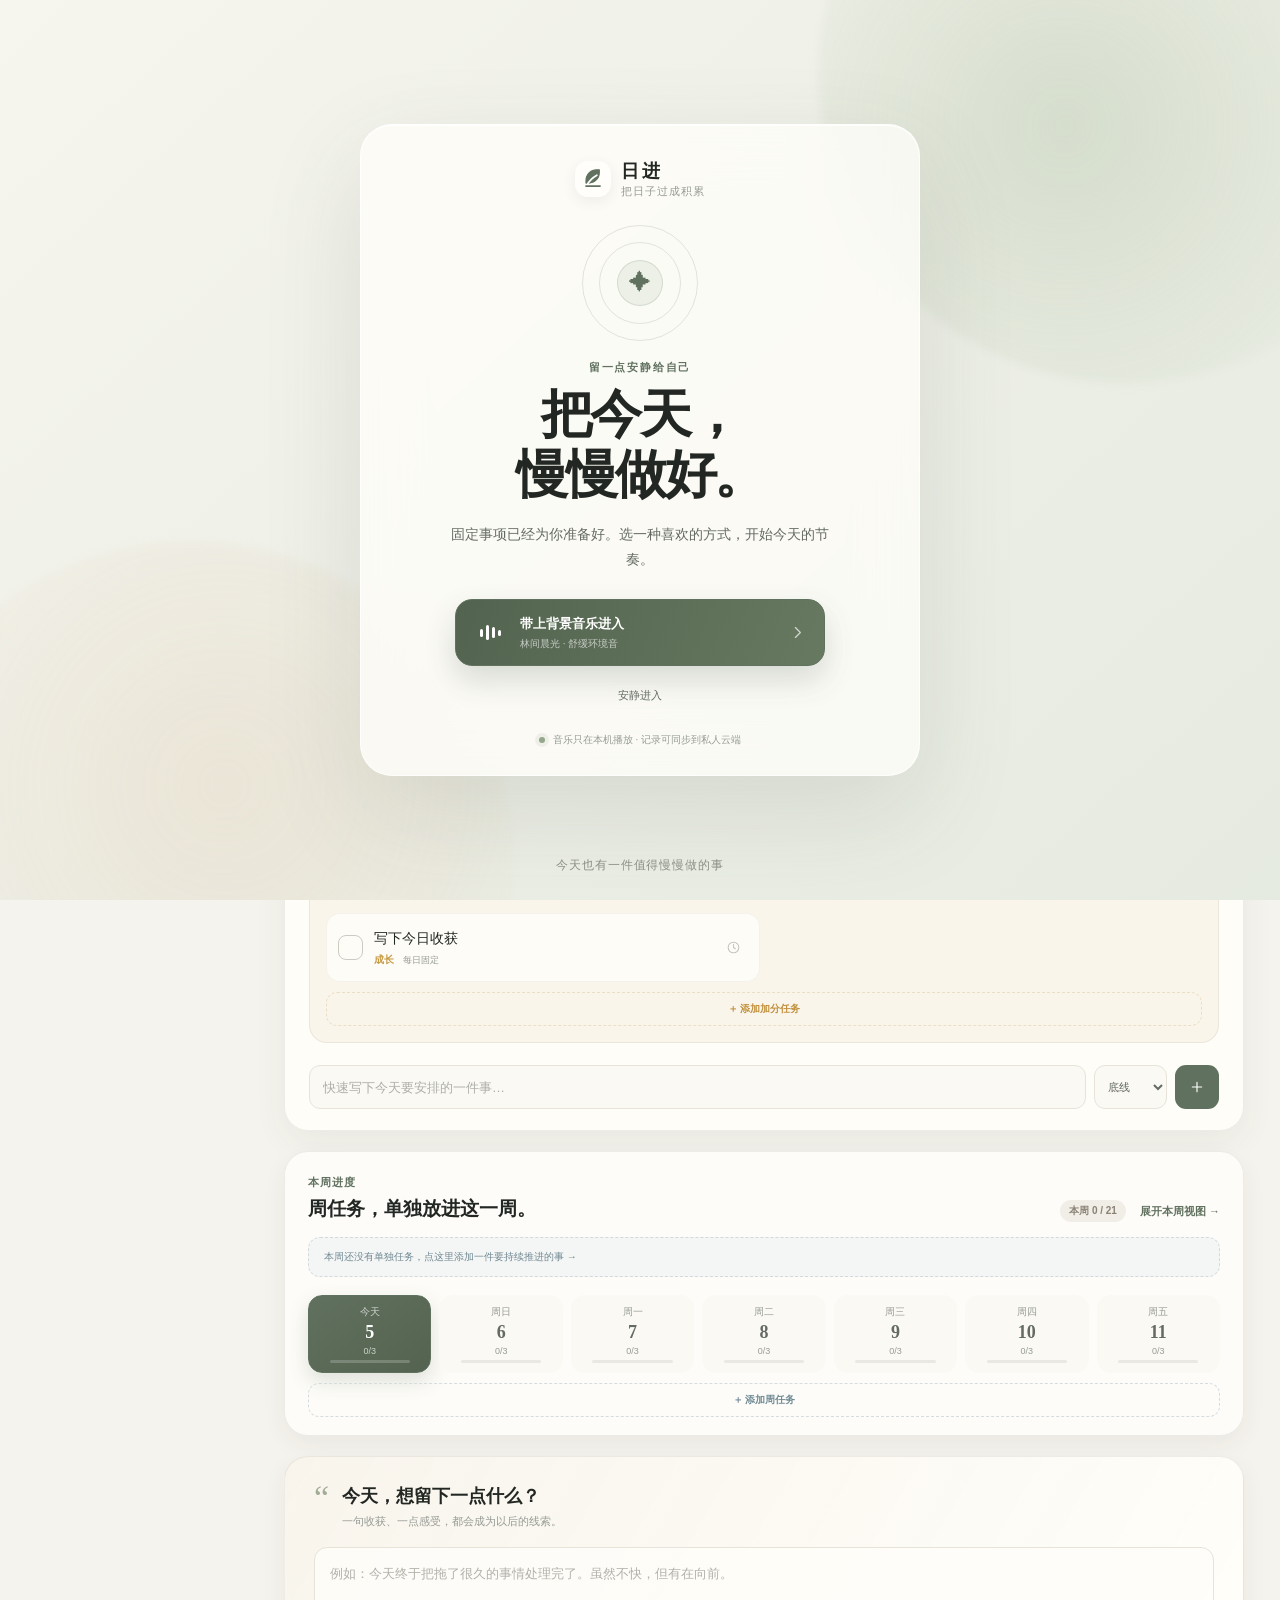
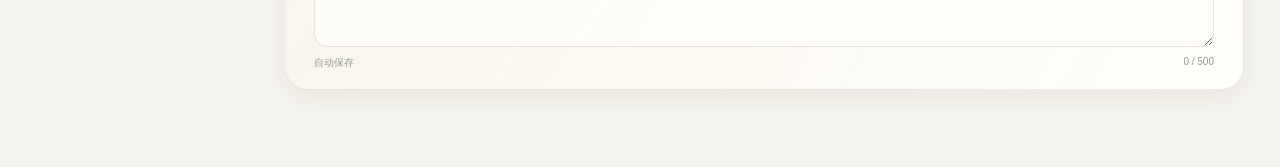
==== commit 210e62d7: "将周任务独立成栏并增加七日可视化" ====
--- a/index.html
+++ b/index.html
@@ -203,11 +203,16 @@
               <div class="week-plan-heading">
                 <div>
                   <span class="section-kicker">本周进度</span>
-                  <h2>这一周，每一天都看得见。</h2>
-                </div>
-                <span class="soft-badge neutral" id="week-summary">本周 0 / 0</span>
-              </div>
+                  <h2>周任务，单独放进这一周。</h2>
+                </div>
+                <div class="week-plan-actions">
+                  <span class="soft-badge neutral" id="week-summary">本周 0 / 0</span>
+                  <button class="text-button" id="open-week-view" type="button">展开本周视图 →</button>
+                </div>
+              </div>
+              <div class="weekly-task-preview" id="weekly-task-preview"></div>
               <div class="week-strip" id="week-strip"></div>
+              <button class="lane-add week-add-button" type="button" data-add-type="weekly">＋ 添加周任务</button>
             </section>
 
             <section class="panel task-board-panel reveal delay-3">
@@ -246,18 +251,6 @@
                   <button class="lane-add" type="button" data-add-type="bonus">＋ 添加加分任务</button>
                 </section>
 
-                <section class="task-lane lane-weekly">
-                  <div class="task-lane-heading">
-                    <div>
-                      <span class="lane-mark">03</span>
-                      <h3>周任务</h3>
-                      <p>放进这一周持续推进的事</p>
-                    </div>
-                    <span id="weekly-lane-count">0 / 0</span>
-                  </div>
-                  <div class="task-list" id="weekly-task-list"></div>
-                  <button class="lane-add" type="button" data-add-type="weekly">＋ 添加周任务</button>
-                </section>
               </div>
 
               <form class="quick-task-form board-quick-form" id="quick-task-form">
@@ -660,6 +653,27 @@
       </form>
     </dialog>
 
+    <dialog class="modal week-overview-modal" id="week-overview-modal">
+      <div class="modal-card week-overview-card">
+        <div class="modal-heading">
+          <div>
+            <span class="eyebrow">接下来 7 天</span>
+            <h2>本周任务可视化</h2>
+          </div>
+          <button class="icon-button" id="close-week-view" type="button" aria-label="关闭">
+            <svg viewBox="0 0 24 24"><path d="M6 6l12 12M18 6 6 18"/></svg>
+          </button>
+        </div>
+        <div class="week-overview-metrics">
+          <div><span>完成</span><strong id="week-total-completed">0</strong></div>
+          <div><span>完成率</span><strong id="week-total-rate">0%</strong></div>
+          <div><span>周任务</span><strong id="week-total-tasks">0</strong></div>
+        </div>
+        <div class="week-modal-chart" id="week-modal-chart"></div>
+        <div class="week-modal-tasks" id="week-modal-tasks"></div>
+      </div>
+    </dialog>
+
     <section class="auth-screen" id="auth-screen" hidden aria-labelledby="auth-title">
       <div class="auth-card">
         <div class="welcome-brand auth-brand">
--- a/styles.css
+++ b/styles.css
@@ -1125,6 +1125,17 @@
   gap: 20px;
 }
 
+.week-plan-actions {
+  display: flex;
+  align-items: center;
+  gap: 14px;
+}
+
+.week-plan-actions .text-button {
+  color: var(--sage);
+  font-size: 11px;
+}
+
 .week-plan-heading h2 {
   margin: 6px 0 0;
   font-family: var(--font-serif);
@@ -1137,6 +1148,77 @@
   grid-template-columns: repeat(7, minmax(0, 1fr));
   gap: 8px;
   margin-top: 16px;
+}
+
+.weekly-task-preview {
+  display: flex;
+  gap: 8px;
+  margin-top: 15px;
+  overflow-x: auto;
+  padding-bottom: 2px;
+}
+
+.weekly-preview-item {
+  display: grid;
+  grid-template-columns: auto minmax(90px, 1fr) auto;
+  align-items: center;
+  gap: 9px;
+  min-width: 210px;
+  padding: 11px 12px;
+  border: 1px solid rgba(100, 126, 139, 0.15);
+  border-radius: 12px;
+  color: var(--ink-soft);
+  background: rgba(236, 242, 244, 0.72);
+  cursor: pointer;
+  text-align: left;
+}
+
+.weekly-preview-item:hover {
+  border-color: rgba(100, 126, 139, 0.3);
+  background: rgba(231, 239, 242, 0.9);
+}
+
+.weekly-preview-item.is-completed .weekly-preview-title {
+  color: var(--ink-faint);
+  text-decoration: line-through;
+}
+
+.weekly-preview-day {
+  padding: 3px 7px;
+  border-radius: 99px;
+  color: #67818c;
+  background: rgba(255, 255, 255, 0.68);
+  font-size: 9px;
+  font-weight: 600;
+}
+
+.weekly-preview-title {
+  overflow: hidden;
+  font-size: 11px;
+  text-overflow: ellipsis;
+  white-space: nowrap;
+}
+
+.weekly-preview-item i {
+  color: #718a93;
+  font-style: normal;
+}
+
+.weekly-preview-empty {
+  width: 100%;
+  padding: 12px 15px;
+  border: 1px dashed rgba(100, 126, 139, 0.24);
+  border-radius: 12px;
+  color: #6f8791;
+  background: rgba(236, 242, 244, 0.5);
+  font-size: 10px;
+  text-align: left;
+  cursor: pointer;
+}
+
+.week-add-button {
+  --lane-color: #718b96;
+  margin-top: 12px;
 }
 
 .week-day {
@@ -1230,7 +1312,7 @@
 
 .task-board {
   display: grid;
-  grid-template-columns: repeat(2, minmax(0, 1fr));
+  grid-template-columns: 1fr;
   gap: 13px;
   margin-top: 20px;
 }
@@ -1254,6 +1336,10 @@
 }
 
 .lane-baseline .task-list {
+  grid-template-columns: repeat(2, minmax(0, 1fr));
+}
+
+.lane-bonus .task-list {
   grid-template-columns: repeat(2, minmax(0, 1fr));
 }
 
@@ -1475,6 +1561,127 @@
   padding: 11px 13px;
   resize: vertical;
   line-height: 1.65;
+}
+
+.week-overview-modal {
+  width: min(760px, calc(100% - 32px));
+}
+
+.week-overview-card {
+  padding: 29px;
+}
+
+.week-overview-metrics {
+  display: grid;
+  grid-template-columns: repeat(3, 1fr);
+  overflow: hidden;
+  border: 1px solid var(--line);
+  border-radius: 15px;
+  background: var(--surface-warm);
+}
+
+.week-overview-metrics > div {
+  padding: 15px 17px;
+  border-left: 1px solid var(--line);
+}
+
+.week-overview-metrics > div:first-child {
+  border-left: 0;
+}
+
+.week-overview-metrics span {
+  display: block;
+  color: var(--ink-faint);
+  font-size: 10px;
+}
+
+.week-overview-metrics strong {
+  display: block;
+  margin-top: 5px;
+  font-family: var(--font-serif);
+  font-size: 25px;
+  font-weight: 500;
+}
+
+.week-modal-chart {
+  display: grid;
+  grid-template-columns: repeat(7, 1fr);
+  gap: 9px;
+  height: 205px;
+  margin-top: 22px;
+  padding: 12px 4px 5px;
+  border-bottom: 1px solid var(--line);
+}
+
+.week-modal-column {
+  display: grid;
+  grid-template-rows: 16px minmax(90px, 1fr) 16px 14px;
+  align-items: end;
+  justify-items: center;
+  gap: 4px;
+  color: var(--ink-faint);
+  font-size: 9px;
+}
+
+.week-modal-column > span {
+  align-self: end;
+}
+
+.week-modal-column > i {
+  display: flex;
+  width: min(26px, 65%);
+  height: 100%;
+  align-items: flex-end;
+  overflow: hidden;
+  border-radius: 7px 7px 3px 3px;
+  background: rgba(108, 129, 113, 0.11);
+}
+
+.week-modal-column > i b {
+  display: block;
+  width: 100%;
+  border-radius: inherit;
+  background: linear-gradient(180deg, #8da083, #5f755d);
+}
+
+.week-modal-column.is-today > i b {
+  background: linear-gradient(180deg, #e08a70, #cc664f);
+}
+
+.week-modal-column strong {
+  color: var(--ink-soft);
+  font-size: 9px;
+}
+
+.week-modal-column small {
+  font-size: 8px;
+}
+
+.week-modal-tasks {
+  display: grid;
+  gap: 18px;
+  margin-top: 22px;
+  max-height: 300px;
+  overflow: auto;
+}
+
+.week-modal-day-group h3 {
+  margin: 0 0 8px;
+  font-family: var(--font-serif);
+  font-size: 15px;
+  font-weight: 600;
+}
+
+.week-modal-day-group h3 span {
+  margin-left: 5px;
+  color: var(--ink-faint);
+  font-family: var(--font-sans);
+  font-size: 9px;
+  font-weight: 400;
+}
+
+.week-modal-day-group .task-list {
+  margin-top: 0;
 }
 
 .panel {
@@ -3616,6 +3823,10 @@
     grid-template-columns: 1fr;
   }
 
+  .lane-bonus .task-list {
+    grid-template-columns: 1fr;
+  }
+
   .task-lane {
     padding: 16px;
   }
@@ -3866,8 +4077,13 @@
     display: block;
   }
 
-  .week-plan-heading .soft-badge {
-    display: none;
+  .week-plan-actions {
+    margin-top: 12px;
+    justify-content: space-between;
+  }
+
+  .week-plan-actions .text-button {
+    font-size: 10px;
   }
 
   .week-strip {
@@ -3888,6 +4104,10 @@
     font-size: 8px;
   }
 
+  .weekly-preview-item {
+    min-width: 190px;
+  }
+
   .board-quick-form {
     grid-template-columns: minmax(0, 1fr) 86px 44px;
     gap: 6px;
@@ -3899,6 +4119,23 @@
 
   .execution-strip strong {
     font-size: 20px;
+  }
+
+  .week-overview-card {
+    padding: 22px 17px;
+  }
+
+  .week-modal-chart {
+    gap: 4px;
+    height: 180px;
+  }
+
+  .week-overview-metrics > div {
+    padding: 12px 10px;
+  }
+
+  .week-overview-metrics strong {
+    font-size: 21px;
   }
 
   .metric-grid {
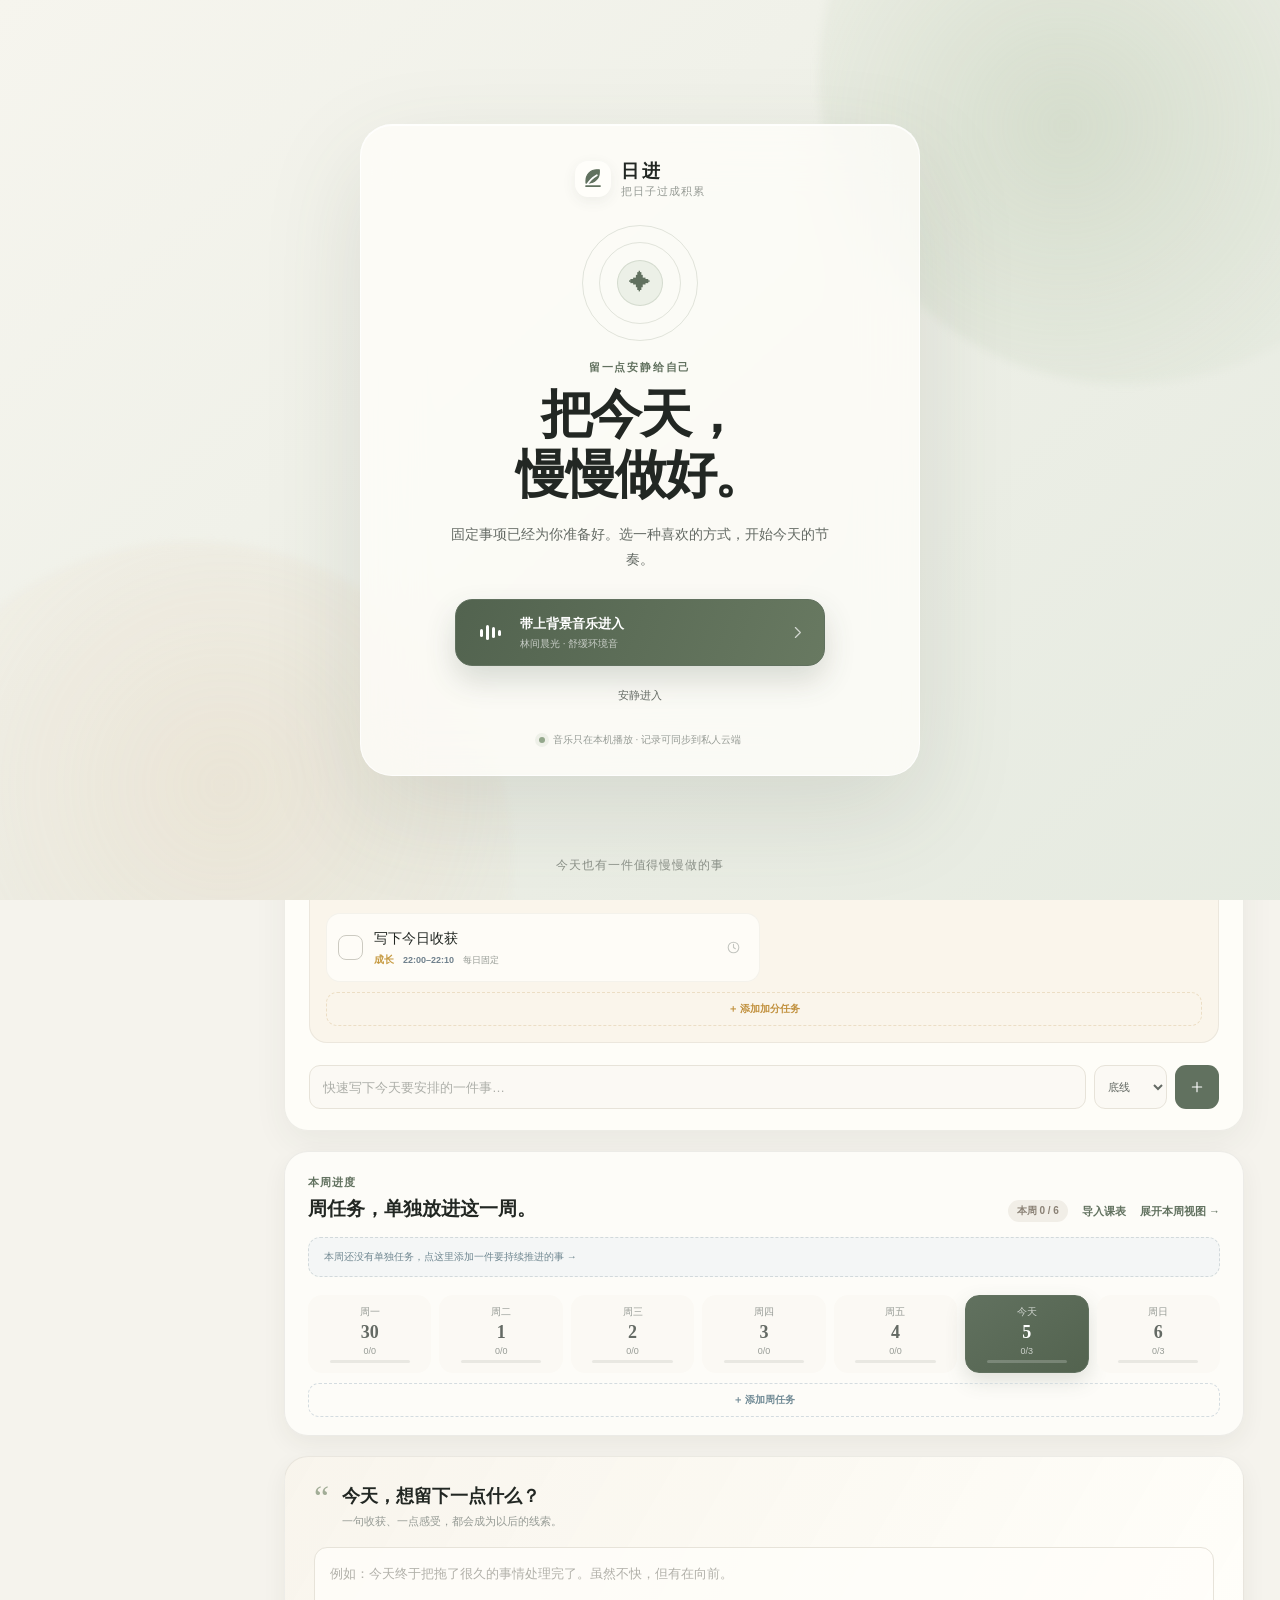
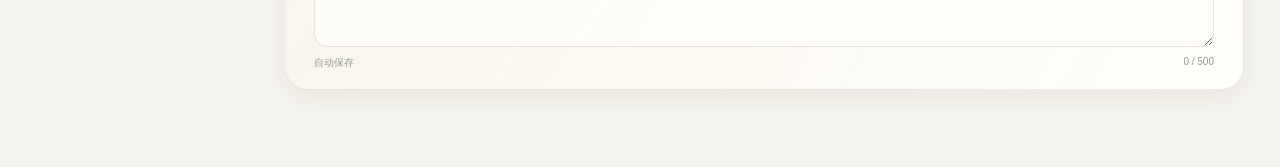
==== commit 1dbe54fa: "支持课表图片导入与每周时间可视化" ====
--- a/index.html
+++ b/index.html
@@ -99,6 +99,13 @@
             <span>固定事项</span>
             <kbd>⌘ 3</kbd>
           </button>
+          <button class="nav-item" id="nav-week-view" type="button">
+            <span class="nav-icon" aria-hidden="true">
+              <svg viewBox="0 0 24 24"><path d="M4 5.5h16v14H4zM4 9.5h16M8 3v4M16 3v4M8 13h3M13 13h3M8 16.5h3"/></svg>
+            </span>
+            <span>周课表</span>
+            <kbd>⌘ 4</kbd>
+          </button>
         </nav>
 
         <div class="sidebar-note">
@@ -207,6 +214,7 @@
                 </div>
                 <div class="week-plan-actions">
                   <span class="soft-badge neutral" id="week-summary">本周 0 / 0</span>
+                  <button class="text-button" id="import-schedule-button" type="button">导入课表</button>
                   <button class="text-button" id="open-week-view" type="button">展开本周视图 →</button>
                 </div>
               </div>
@@ -525,6 +533,10 @@
           <svg viewBox="0 0 24 24"><path d="M20.5 4.5v12a2 2 0 0 1-2 2h-13a2 2 0 0 1-2-2v-12a2 2 0 0 1 2-2h13a2 2 0 0 1 2 2Z"/><path d="M8 2v5M16 2v5M5.5 9.5h13"/></svg>
           <span>固定事项</span>
         </button>
+        <button id="mobile-week-view" type="button">
+          <svg viewBox="0 0 24 24"><path d="M4 5.5h16v14H4zM4 9.5h16M8 3v4M16 3v4"/></svg>
+          <span>周课表</span>
+        </button>
       </nav>
     </div>
 
@@ -555,6 +567,7 @@
               <option value="成长">成长</option>
               <option value="健康">健康</option>
               <option value="工作">工作</option>
+              <option value="学习">学习</option>
               <option value="生活">生活</option>
               <option value="关系">关系</option>
               <option value="其他">其他</option>
@@ -569,6 +582,17 @@
           <option value="weekly">周任务 · 这一周持续去做</option>
         </select>
 
+        <div class="modal-two-columns">
+          <div>
+            <label class="field-label" for="habit-start-time">每天开始时间（可选）</label>
+            <input class="modal-input" id="habit-start-time" type="time" />
+          </div>
+          <div>
+            <label class="field-label" for="habit-end-time">每天结束时间（可选）</label>
+            <input class="modal-input" id="habit-end-time" type="time" />
+          </div>
+        </div>
+
         <span class="field-label">标记颜色</span>
         <div class="color-picker" id="color-picker" role="radiogroup" aria-label="标记颜色"></div>
 
@@ -592,6 +616,18 @@
         </div>
         <label class="field-label" for="quick-modal-input">要做什么</label>
         <input class="modal-input" id="quick-modal-input" type="text" maxlength="80" placeholder="例如：给妈妈打电话" required autocomplete="off" />
+        <label class="field-label" for="quick-modal-date">安排日期</label>
+        <input class="modal-input" id="quick-modal-date" type="date" required />
+        <div class="modal-two-columns">
+          <div>
+            <label class="field-label" for="quick-modal-start-time">开始时间（可选）</label>
+            <input class="modal-input" id="quick-modal-start-time" type="time" />
+          </div>
+          <div>
+            <label class="field-label" for="quick-modal-end-time">结束时间（可选）</label>
+            <input class="modal-input" id="quick-modal-end-time" type="time" />
+          </div>
+        </div>
         <div class="modal-two-columns">
           <div>
             <label class="field-label" for="quick-modal-type">任务类型</label>
@@ -608,6 +644,7 @@
               <option value="工作">工作</option>
               <option value="成长">成长</option>
               <option value="健康">健康</option>
+              <option value="学习">学习</option>
               <option value="生活">生活</option>
               <option value="关系">关系</option>
             </select>
@@ -634,6 +671,16 @@
         <input type="hidden" id="task-log-day" />
         <input type="hidden" id="task-log-type" />
         <input type="hidden" id="task-log-id" />
+        <div class="modal-two-columns">
+          <div>
+            <label class="field-label" for="task-log-start">计划开始</label>
+            <input class="modal-input" id="task-log-start" type="time" />
+          </div>
+          <div>
+            <label class="field-label" for="task-log-end">计划结束</label>
+            <input class="modal-input" id="task-log-end" type="time" />
+          </div>
+        </div>
         <div class="modal-two-columns">
           <div>
             <label class="field-label" for="task-log-minutes">实际用时（分钟）</label>
@@ -657,8 +704,8 @@
       <div class="modal-card week-overview-card">
         <div class="modal-heading">
           <div>
-            <span class="eyebrow">接下来 7 天</span>
-            <h2>本周任务可视化</h2>
+            <span class="eyebrow">一周课表</span>
+            <h2>周几几点，要做什么</h2>
           </div>
           <button class="icon-button" id="close-week-view" type="button" aria-label="关闭">
             <svg viewBox="0 0 24 24"><path d="M6 6l12 12M18 6 6 18"/></svg>
@@ -669,9 +716,58 @@
           <div><span>完成率</span><strong id="week-total-rate">0%</strong></div>
           <div><span>周任务</span><strong id="week-total-tasks">0</strong></div>
         </div>
-        <div class="week-modal-chart" id="week-modal-chart"></div>
+        <p class="week-swipe-hint">左右滑动查看整周 · 轻点课程可记录用时</p>
+        <div class="weekly-timetable-wrap">
+          <div class="weekly-timetable" id="week-timetable"></div>
+        </div>
         <div class="week-modal-tasks" id="week-modal-tasks"></div>
       </div>
+    </dialog>
+
+    <dialog class="modal schedule-import-modal" id="schedule-import-modal">
+      <form method="dialog" class="modal-card" id="schedule-import-form">
+        <div class="modal-heading">
+          <div>
+            <span class="eyebrow">批量安排</span>
+            <h2>导入一周课表</h2>
+          </div>
+          <button class="icon-button" value="cancel" type="submit" formnovalidate aria-label="关闭">
+            <svg viewBox="0 0 24 24"><path d="M6 6l12 12M18 6 6 18"/></svg>
+          </button>
+        </div>
+        <p class="schedule-import-copy">上传课表截图后，会自动识别星期、时间和课程。检查无误再点一次“生成周课表”，之后每周都会按对应星期自动出现。也可以上传 CSV 或直接粘贴内容。</p>
+        <div class="schedule-import-sources">
+          <label class="secondary-button schedule-file-button">
+            选择 CSV 文件
+            <input id="schedule-import-file" type="file" accept=".csv,text/csv,text/plain" />
+          </label>
+          <label class="primary-button schedule-file-button">
+            上传课表图片
+            <input id="schedule-image-file" type="file" accept="image/*" />
+          </label>
+        </div>
+        <div class="ocr-preview" id="ocr-preview" hidden>
+          <img id="ocr-image-preview" alt="待识别的课表图片" />
+          <div>
+            <strong id="ocr-status" aria-live="polite">准备识别</strong>
+            <div class="ocr-progress"><i id="ocr-progress-bar"></i></div>
+            <p>图片只在你的设备上识别，不会上传。第一次识别需要加载本地模型，请稍等。</p>
+          </div>
+        </div>
+        <label class="field-label" for="schedule-import-text">课表内容</label>
+        <textarea class="modal-input schedule-import-textarea" id="schedule-import-text" rows="8" placeholder="周一,08:00,09:40,高等代数,学习
+周二,10:00,11:30,英语阅读,成长
+周三,14:00,15:30,高等代数习题,学习"></textarea>
+        <div class="schedule-import-help">
+          <strong>支持格式</strong>
+          <p>带表头：日期或周几、开始、结束、事项、分类（分类可省略）。</p>
+          <p>也可直接写：<code>周一 08:00-09:40 高等代数</code>。识别有误时，可在上面直接修改。</p>
+        </div>
+        <div class="modal-actions">
+          <button class="ghost-button" value="cancel" type="submit" formnovalidate>取消</button>
+          <button class="primary-button" id="confirm-schedule-import" value="default" type="submit">导入课表</button>
+        </div>
+      </form>
     </dialog>
 
     <section class="auth-screen" id="auth-screen" hidden aria-labelledby="auth-title">
@@ -732,6 +828,7 @@
     </div>
 
     <audio id="ambient-audio" src="./assets/ambient-dawn.wav" preload="auto" loop></audio>
+    <script src="./assets/ocr/tesseract.min.js"></script>
     <script src="./supabase-config.js"></script>
     <script src="./app.js"></script>
   </body>
--- a/styles.css
+++ b/styles.css
@@ -1128,6 +1128,8 @@
 .week-plan-actions {
   display: flex;
   align-items: center;
+  flex-wrap: wrap;
+  justify-content: flex-end;
   gap: 14px;
 }
 
@@ -1458,9 +1460,15 @@
 }
 
 .task-origin,
-.task-detail-chip {
+.task-detail-chip,
+.task-schedule {
   color: var(--ink-faint);
   font-size: 9px;
+}
+
+.task-schedule {
+  color: #70818d;
+  font-weight: 600;
 }
 
 .task-detail-chip {
@@ -1563,8 +1571,139 @@
   line-height: 1.65;
 }
 
+.schedule-import-modal {
+  width: min(590px, calc(100% - 32px));
+}
+
+.schedule-import-copy {
+  margin: 0;
+  color: var(--ink-soft);
+  font-size: 12px;
+  line-height: 1.75;
+}
+
+.schedule-file-button {
+  position: relative;
+  display: inline-flex;
+  overflow: hidden;
+}
+
+.schedule-import-sources {
+  display: flex;
+  flex-wrap: wrap;
+  gap: 9px;
+  margin-top: 18px;
+}
+
+.schedule-file-button input {
+  position: absolute;
+  inset: 0;
+  opacity: 0;
+  cursor: pointer;
+}
+
+.ocr-preview {
+  display: grid;
+  grid-template-columns: 118px minmax(0, 1fr);
+  gap: 15px;
+  align-items: center;
+  margin-top: 14px;
+  padding: 12px;
+  border: 1px solid var(--line);
+  border-radius: 13px;
+  background: var(--surface-warm);
+}
+
+.ocr-preview[hidden] {
+  display: none;
+}
+
+.ocr-preview img {
+  width: 118px;
+  height: 82px;
+  object-fit: cover;
+  border-radius: 9px;
+  background: var(--paper-deep);
+}
+
+.ocr-preview strong {
+  display: block;
+  font-size: 11px;
+}
+
+.ocr-preview strong[data-state="success"] {
+  color: var(--sage);
+}
+
+.ocr-preview strong[data-state="warning"] {
+  color: #9b7131;
+}
+
+.ocr-preview strong[data-state="error"] {
+  color: var(--coral);
+}
+
+.ocr-preview p {
+  margin: 7px 0 0;
+  color: var(--ink-faint);
+  font-size: 9px;
+  line-height: 1.55;
+}
+
+.ocr-progress {
+  height: 5px;
+  margin-top: 9px;
+  overflow: hidden;
+  border-radius: 99px;
+  background: var(--paper-deep);
+}
+
+.ocr-progress i {
+  display: block;
+  width: 0;
+  height: 100%;
+  border-radius: inherit;
+  background: linear-gradient(90deg, var(--sage), #8da382);
+  transition: width 250ms ease;
+}
+
+.schedule-import-textarea {
+  height: 170px;
+  padding: 12px 14px;
+  resize: vertical;
+  font-family: ui-monospace, SFMono-Regular, Menlo, monospace;
+  font-size: 11px;
+  line-height: 1.7;
+}
+
+.schedule-import-help {
+  margin-top: 15px;
+  padding: 13px 15px;
+  border-radius: 12px;
+  color: var(--ink-faint);
+  background: var(--surface-warm);
+  font-size: 10px;
+  line-height: 1.65;
+}
+
+.schedule-import-help strong {
+  color: var(--ink-soft);
+}
+
+.schedule-import-help p {
+  margin: 5px 0 0;
+}
+
+.schedule-import-help code {
+  padding: 2px 5px;
+  border-radius: 4px;
+  color: var(--sage-deep);
+  background: var(--sage-soft);
+  font-size: 10px;
+}
+
 .week-overview-modal {
-  width: min(760px, calc(100% - 32px));
+  width: min(1060px, calc(100% - 32px));
 }
 
 .week-overview-card {
@@ -1603,6 +1742,14 @@
   font-weight: 500;
 }
 
+.week-swipe-hint {
+  display: none;
+  margin: 12px 0 0;
+  color: var(--ink-faint);
+  font-size: 10px;
+  text-align: center;
+}
+
 .week-modal-chart {
   display: grid;
   grid-template-columns: repeat(7, 1fr);
@@ -1611,6 +1758,160 @@
   margin-top: 22px;
   padding: 12px 4px 5px;
   border-bottom: 1px solid var(--line);
+}
+
+.weekly-timetable-wrap {
+  margin-top: 22px;
+  overflow-x: auto;
+  padding-bottom: 5px;
+  overscroll-behavior-x: contain;
+  -webkit-overflow-scrolling: touch;
+}
+
+.weekly-timetable {
+  display: grid;
+  min-width: 850px;
+  grid-template-columns: 68px repeat(7, minmax(105px, 1fr));
+  grid-auto-rows: minmax(69px, auto);
+  overflow: hidden;
+  border: 1px solid var(--line);
+  border-radius: 15px;
+  background: var(--surface);
+}
+
+.timetable-corner,
+.timetable-day,
+.timetable-time,
+.timetable-cell {
+  border-right: 1px solid var(--line);
+  border-bottom: 1px solid var(--line);
+}
+
+.timetable-corner,
+.timetable-time {
+  position: sticky;
+  left: 0;
+  z-index: 2;
+}
+
+.timetable-corner {
+  z-index: 3;
+}
+
+.timetable-corner,
+.timetable-day {
+  min-height: 56px;
+  padding: 12px 8px;
+  background: #efeee7;
+}
+
+.timetable-corner {
+  display: grid;
+  place-items: center;
+  color: var(--ink-faint);
+  font-size: 9px;
+}
+
+.timetable-day {
+  text-align: center;
+}
+
+.timetable-day strong {
+  display: block;
+  color: var(--ink-soft);
+  font-size: 11px;
+}
+
+.timetable-day span {
+  display: block;
+  margin-top: 4px;
+  color: var(--ink-faint);
+  font-size: 8px;
+}
+
+.timetable-day.is-today {
+  color: white;
+  background: var(--sage);
+}
+
+.timetable-day.is-today strong,
+.timetable-day.is-today span {
+  color: white;
+}
+
+.timetable-day:nth-child(8),
+.timetable-cell:nth-child(8n),
+.timetable-time:nth-child(8n) {
+  border-right: 0;
+}
+
+.timetable-time {
+  display: flex;
+  align-items: flex-start;
+  justify-content: center;
+  padding: 13px 5px;
+  color: var(--ink-faint);
+  background: #faf9f5;
+  font-family: var(--font-serif);
+  font-size: 10px;
+}
+
+.timetable-cell {
+  display: flex;
+  min-width: 0;
+  flex-direction: column;
+  gap: 5px;
+  padding: 6px;
+  background: rgba(255, 254, 250, 0.7);
+}
+
+.timetable-unscheduled {
+  align-items: center;
+  padding-inline: 3px;
+  text-align: center;
+}
+
+.schedule-task {
+  display: block;
+  width: 100%;
+  padding: 7px 8px;
+  border: 0;
+  border-left: 3px solid var(--schedule-color, var(--sage));
+  border-radius: 7px;
+  color: var(--ink);
+  background: color-mix(in srgb, var(--schedule-color, var(--sage)) 10%, white);
+  cursor: pointer;
+  text-align: left;
+}
+
+.schedule-task:hover {
+  filter: brightness(0.98);
+  transform: translateY(-1px);
+}
+
+.schedule-task > span {
+  display: block;
+  color: var(--schedule-color, var(--sage));
+  font-size: 8px;
+  font-weight: 700;
+}
+
+.schedule-task > strong {
+  display: block;
+  margin-top: 3px;
+  overflow: hidden;
+  font-size: 10px;
+  font-weight: 550;
+  line-height: 1.35;
+  text-overflow: ellipsis;
+}
+
+.schedule-task.is-completed {
+  opacity: 0.63;
+}
+
+.schedule-task.is-completed > strong {
+  text-decoration: line-through;
 }
 
 .week-modal-column {
@@ -3900,7 +4201,7 @@
     inset: auto 12px calc(10px + env(safe-area-inset-bottom));
     z-index: 30;
     display: grid;
-    grid-template-columns: repeat(3, 1fr);
+    grid-template-columns: repeat(4, 1fr);
     padding: 6px;
     border: 1px solid rgba(255, 255, 255, 0.15);
     border-radius: 18px;
@@ -4079,7 +4380,7 @@
 
   .week-plan-actions {
     margin-top: 12px;
-    justify-content: space-between;
+    justify-content: flex-start;
   }
 
   .week-plan-actions .text-button {
@@ -4123,6 +4424,28 @@
 
   .week-overview-card {
     padding: 22px 17px;
+  }
+
+  .week-swipe-hint {
+    display: block;
+  }
+
+  .weekly-timetable-wrap {
+    margin-top: 12px;
+  }
+
+  .schedule-task > strong {
+    font-size: 11px;
+  }
+
+  .ocr-preview {
+    grid-template-columns: 82px minmax(0, 1fr);
+    gap: 11px;
+  }
+
+  .ocr-preview img {
+    width: 82px;
+    height: 70px;
   }
 
   .week-modal-chart {
